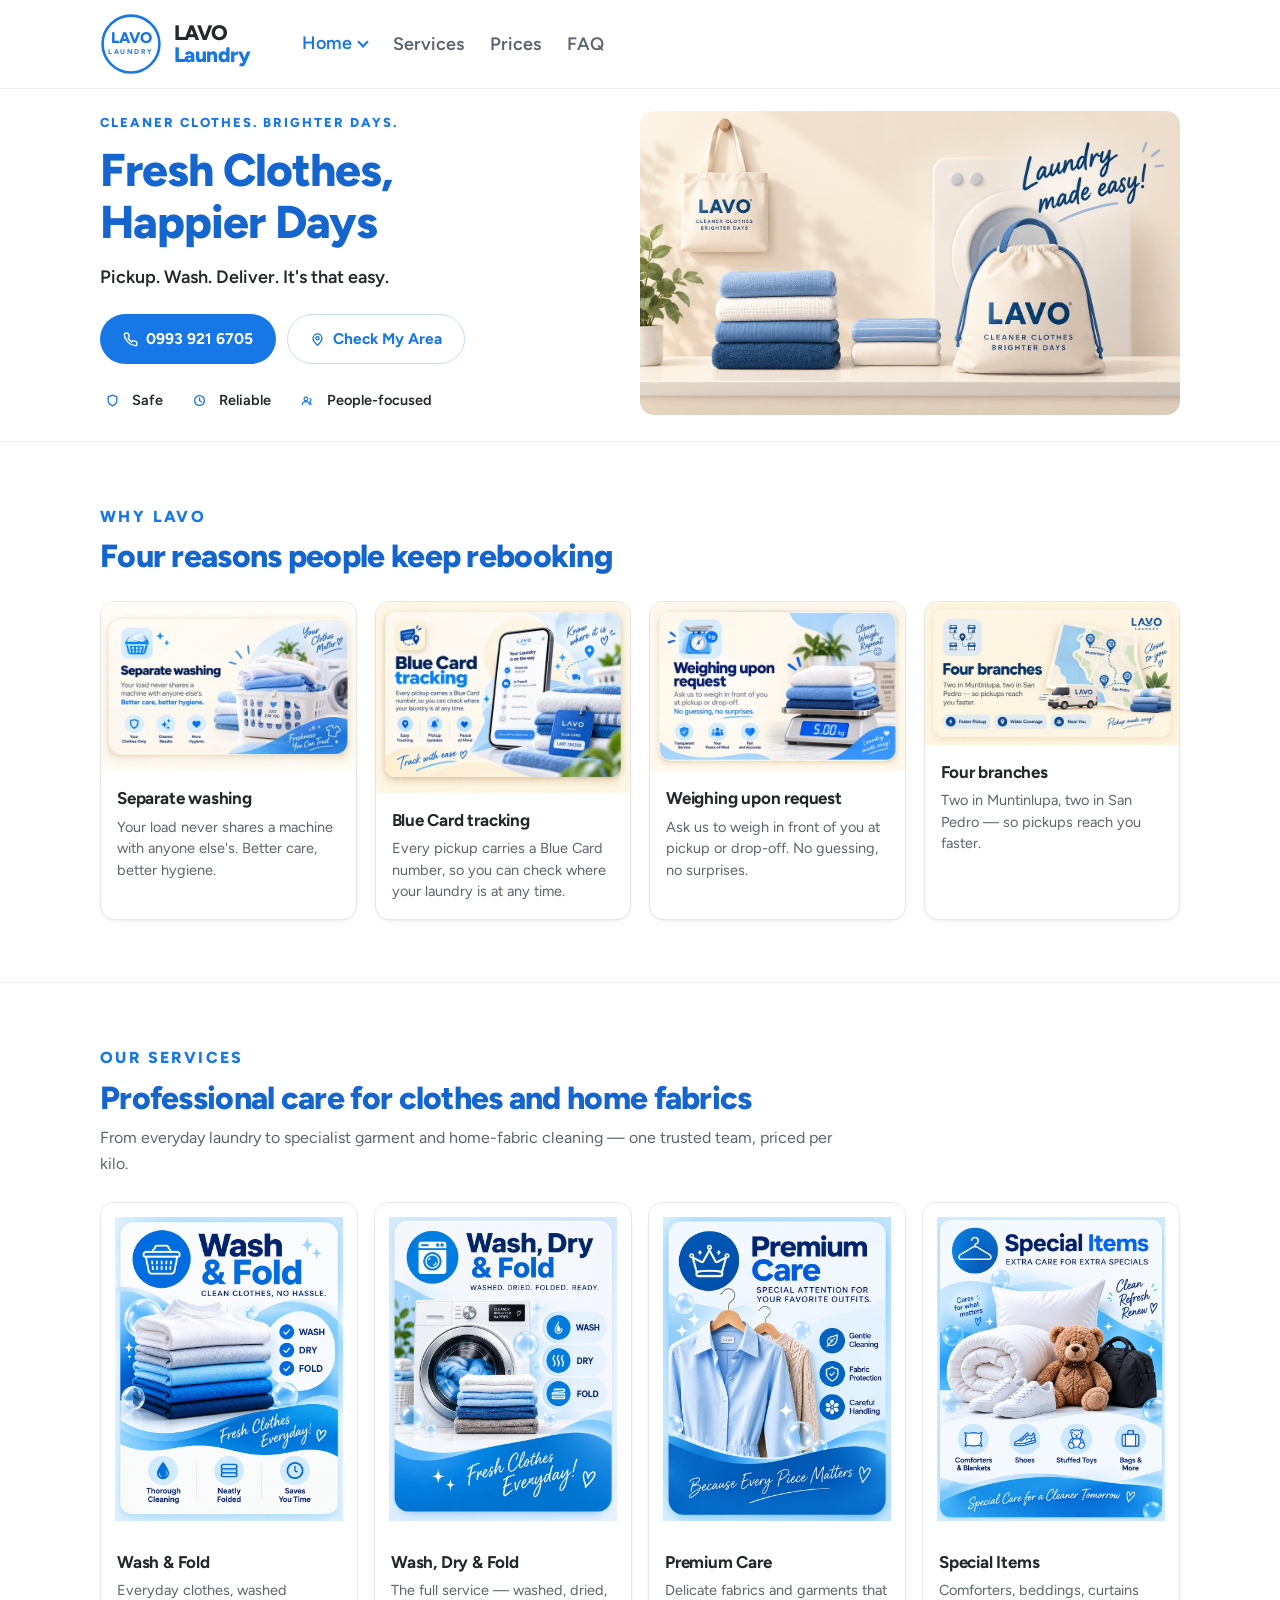
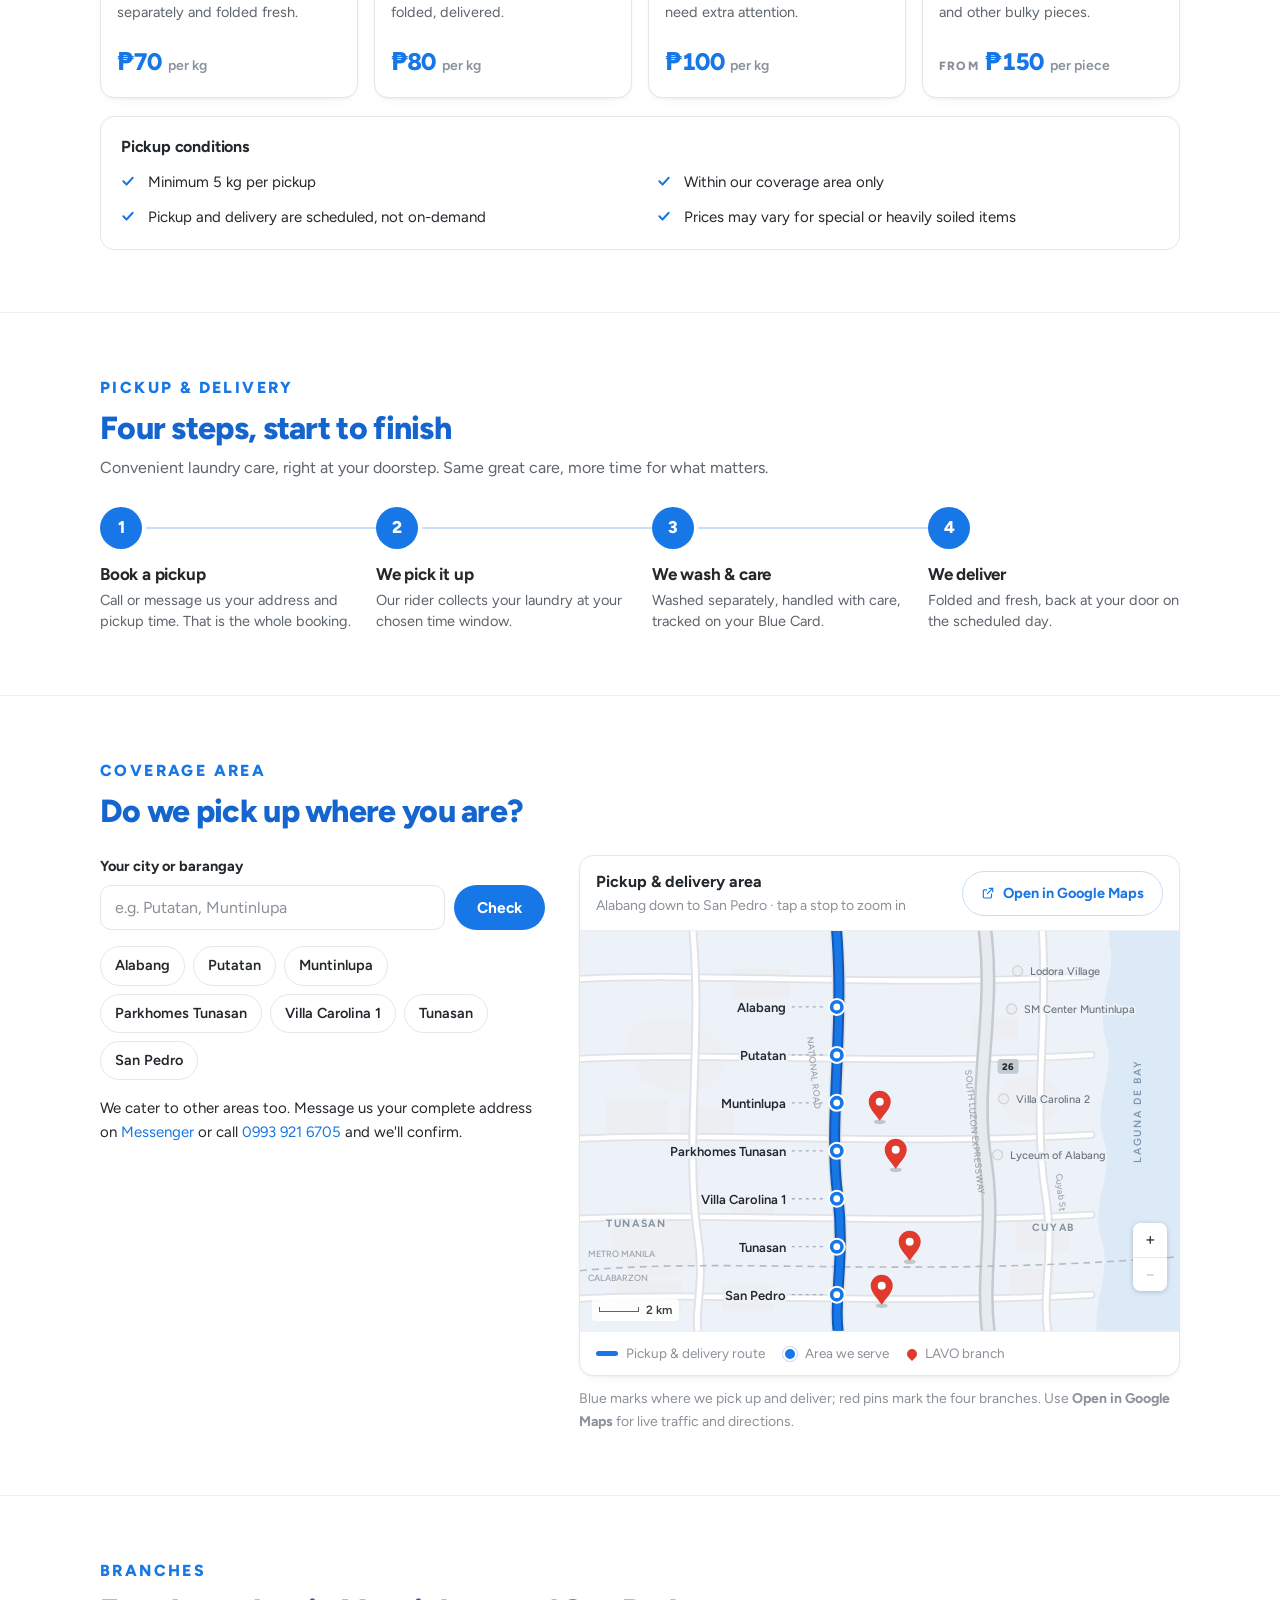
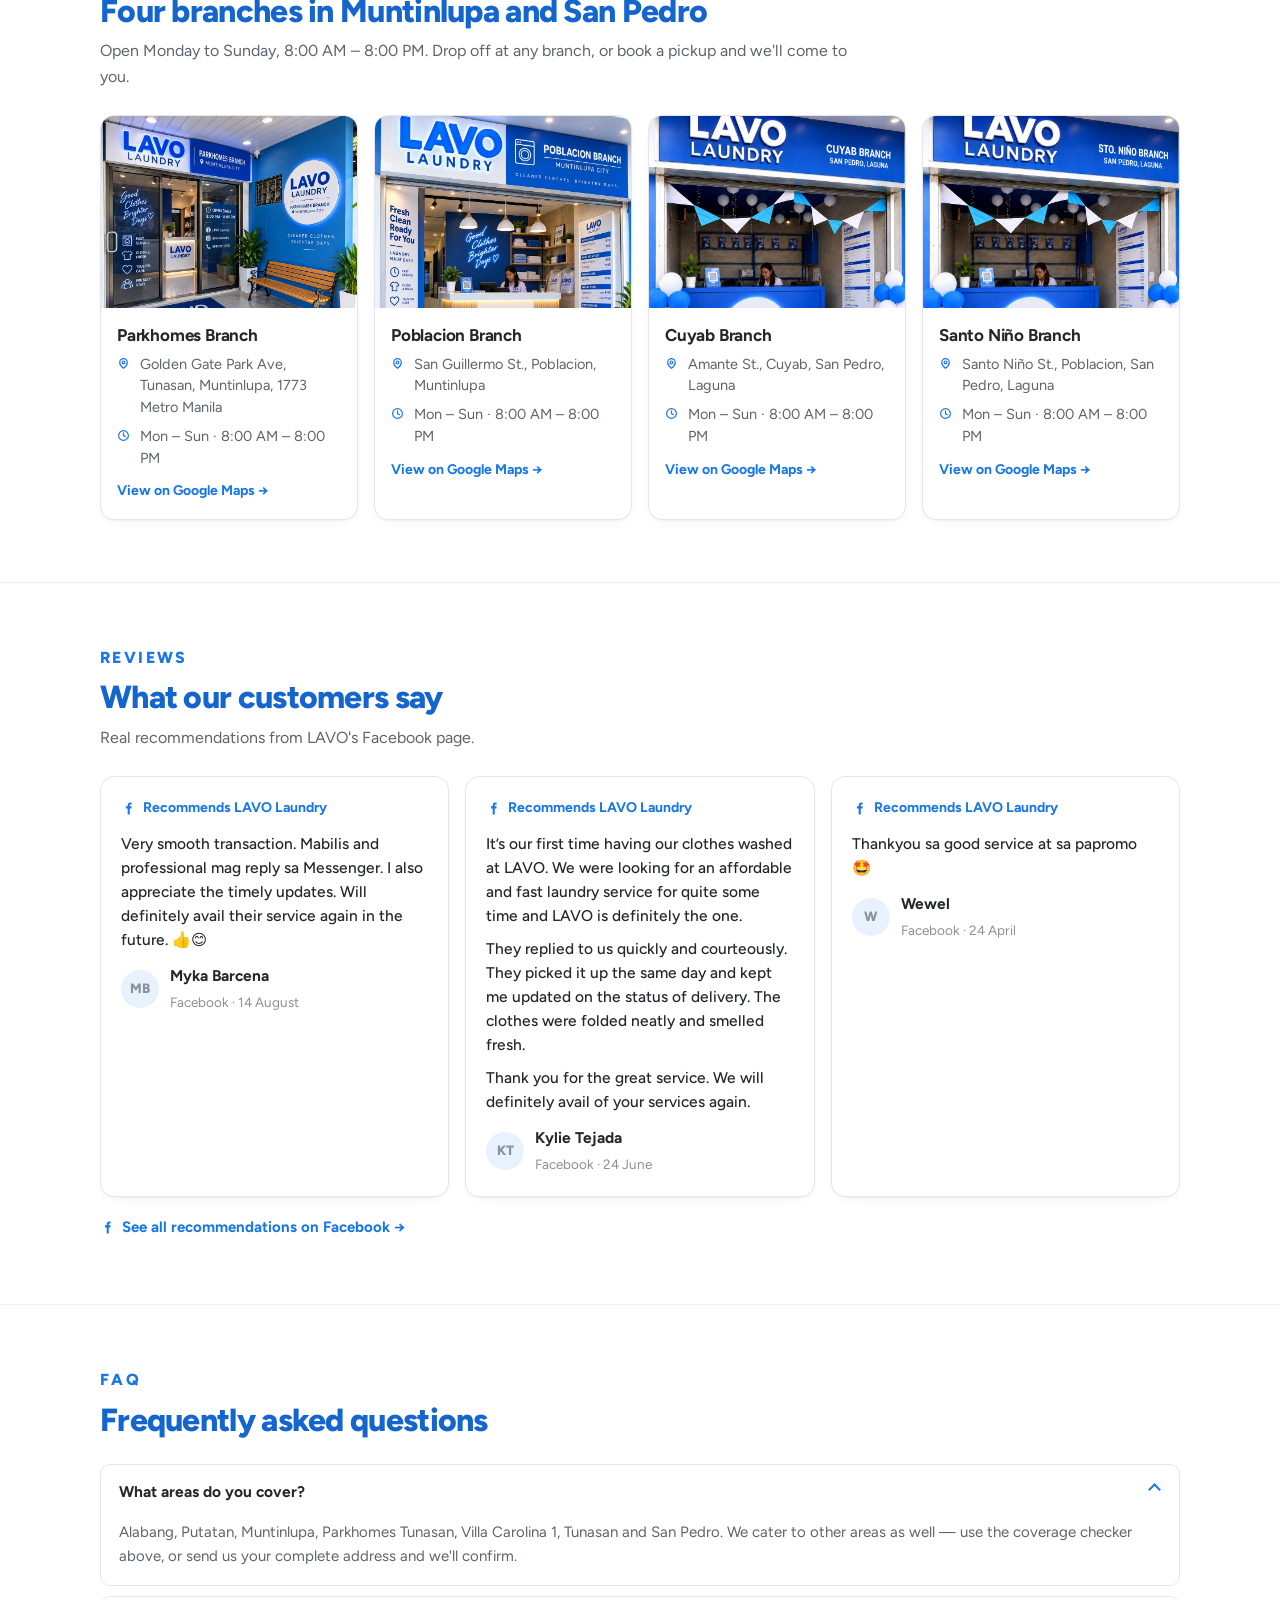
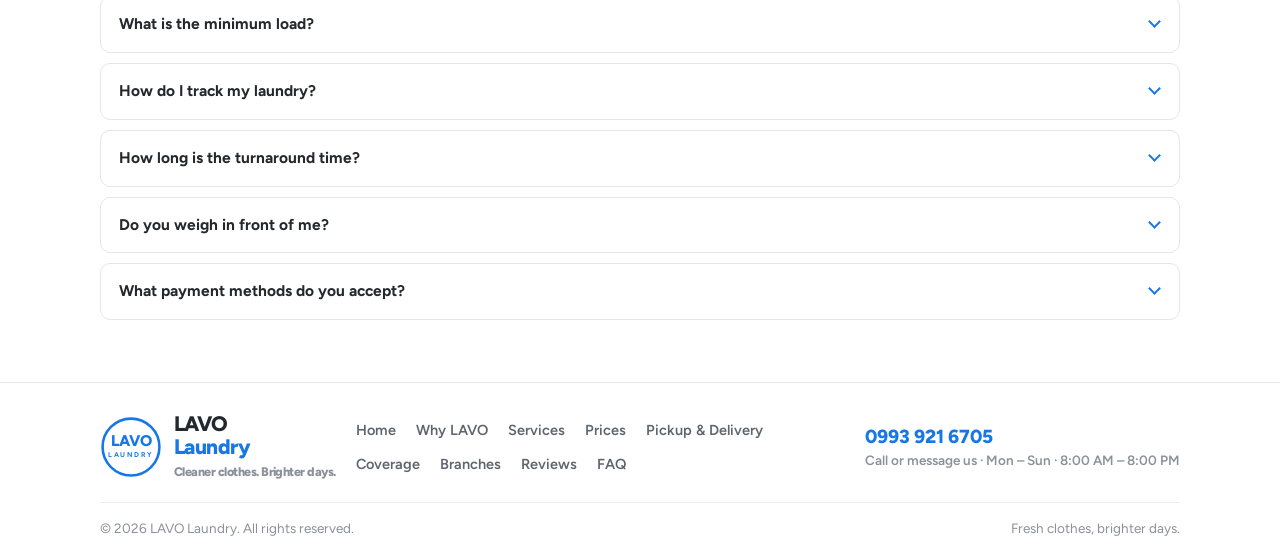
==== docs/index.html @ 0ea70d15 "LAVO Laundry landing page (Django + static build for GitHub Pages)" ====
<!DOCTYPE html>
<html lang="en-PH">
<head>
<meta charset="utf-8">
<meta name="viewport" content="width=device-width, initial-scale=1, viewport-fit=cover">
<title>LAVO Laundry &mdash; Pickup &amp; Delivery in Muntinlupa and San Pedro</title>
<meta name="description" content="LAVO Laundry picks up, washes and delivers across Alabang, Putatan, Muntinlupa, Tunasan and San Pedro. Wash &amp; fold from &#8369;70 per kilo, four branches, Blue Card tracking. Call 0993 921 6705.">
<link rel="canonical" href="https://example.github.io/lavo-landing/">
<meta name="theme-color" content="#1877E6">

<meta property="og:type" content="website">
<meta property="og:site_name" content="LAVO Laundry">
<meta property="og:title" content="LAVO Laundry &mdash; Pickup &amp; Delivery in Muntinlupa and San Pedro">
<meta property="og:description" content="Book a pickup, we wash your load separately and bring it back folded. Four branches across Muntinlupa and San Pedro.">
<meta property="og:url" content="https://example.github.io/lavo-landing/">
<meta property="og:image" content="https://example.github.io/lavo-landing/static/landing/img/hero.jpg">
<meta property="og:image:width" content="1400">
<meta property="og:image:height" content="787">
<meta name="twitter:card" content="summary_large_image">

<link rel="icon" href="data:image/svg+xml,<svg xmlns='http://www.w3.org/2000/svg' viewBox='0 0 48 48'><circle cx='24' cy='24' r='22' fill='none' stroke='%231877E6' stroke-width='4'/><text x='24' y='30' text-anchor='middle' font-family='sans-serif' font-size='16' font-weight='800' fill='%231877E6'>L</text></svg>">

<link rel="preconnect" href="https://fonts.googleapis.com">
<link rel="preconnect" href="https://fonts.gstatic.com" crossorigin>
<link rel="stylesheet" href="https://fonts.googleapis.com/css2?family=Figtree:wght@400;500;600;700;800&family=Caveat:wght@700&display=swap">
<link rel="stylesheet" href="static/landing/css/site.css">

<script type="application/ld+json">{"@context": "https://schema.org", "@graph": [{"@type": "DryCleaningOrLaundry", "@id": "https://example.github.io/lavo-landing/#branch-1", "name": "LAVO Laundry — Parkhomes Branch", "url": "https://example.github.io/lavo-landing", "telephone": "+639939216705", "image": "https://example.github.io/lavo-landing/static/landing/img/parkhomes.jpg", "address": {"@type": "PostalAddress", "streetAddress": "Golden Gate Park Ave", "addressLocality": "Tunasan, Muntinlupa", "addressRegion": "Metro Manila", "addressCountry": "PH", "postalCode": "1773"}, "openingHoursSpecification": [{"@type": "OpeningHoursSpecification", "dayOfWeek": ["Monday", "Tuesday", "Wednesday", "Thursday", "Friday", "Saturday", "Sunday"], "opens": "08:00", "closes": "20:00"}], "areaServed": ["Alabang", "Putatan", "Muntinlupa", "Parkhomes Tunasan", "Villa Carolina 1", "Tunasan", "San Pedro"], "hasMap": "https://www.google.com/maps?cid=3599832990173072245", "geo": {"@type": "GeoCoordinates", "latitude": 14.3753656, "longitude": 121.0469753}}, {"@type": "DryCleaningOrLaundry", "@id": "https://example.github.io/lavo-landing/#branch-2", "name": "LAVO Laundry — Poblacion Branch", "url": "https://example.github.io/lavo-landing", "telephone": "+639939216705", "image": "https://example.github.io/lavo-landing/static/landing/img/poblacion.jpg", "address": {"@type": "PostalAddress", "streetAddress": "San Guillermo St.", "addressLocality": "Poblacion, Muntinlupa", "addressRegion": "Metro Manila", "addressCountry": "PH"}, "openingHoursSpecification": [{"@type": "OpeningHoursSpecification", "dayOfWeek": ["Monday", "Tuesday", "Wednesday", "Thursday", "Friday", "Saturday", "Sunday"], "opens": "08:00", "closes": "20:00"}], "areaServed": ["Alabang", "Putatan", "Muntinlupa", "Parkhomes Tunasan", "Villa Carolina 1", "Tunasan", "San Pedro"], "hasMap": "https://www.google.com/maps/search/?api=1&query=LAVO+Laundry+-+San+Guillermo"}, {"@type": "DryCleaningOrLaundry", "@id": "https://example.github.io/lavo-landing/#branch-3", "name": "LAVO Laundry — Cuyab Branch", "url": "https://example.github.io/lavo-landing", "telephone": "+639939216705", "image": "https://example.github.io/lavo-landing/static/landing/img/cuyab.jpg", "address": {"@type": "PostalAddress", "streetAddress": "Amante St.", "addressLocality": "Cuyab, San Pedro", "addressRegion": "Laguna", "addressCountry": "PH"}, "openingHoursSpecification": [{"@type": "OpeningHoursSpecification", "dayOfWeek": ["Monday", "Tuesday", "Wednesday", "Thursday", "Friday", "Saturday", "Sunday"], "opens": "08:00", "closes": "20:00"}], "areaServed": ["Alabang", "Putatan", "Muntinlupa", "Parkhomes Tunasan", "Villa Carolina 1", "Tunasan", "San Pedro"], "hasMap": "https://www.google.com/maps/search/?api=1&query=LAVO+Laundry+-+Cuyab"}, {"@type": "DryCleaningOrLaundry", "@id": "https://example.github.io/lavo-landing/#branch-4", "name": "LAVO Laundry — Santo Niño Branch", "url": "https://example.github.io/lavo-landing", "telephone": "+639939216705", "image": "https://example.github.io/lavo-landing/static/landing/img/santonino.jpg", "address": {"@type": "PostalAddress", "streetAddress": "Santo Niño St.", "addressLocality": "Poblacion, San Pedro", "addressRegion": "Laguna", "addressCountry": "PH"}, "openingHoursSpecification": [{"@type": "OpeningHoursSpecification", "dayOfWeek": ["Monday", "Tuesday", "Wednesday", "Thursday", "Friday", "Saturday", "Sunday"], "opens": "08:00", "closes": "20:00"}], "areaServed": ["Alabang", "Putatan", "Muntinlupa", "Parkhomes Tunasan", "Villa Carolina 1", "Tunasan", "San Pedro"], "hasMap": "https://www.google.com/maps/search/?api=1&query=LAVO+Laundry+-+Cuyab"}]}</script>


</head>
<body>



<header class="site-head">
  <div class="wrap">
    <div class="head-row">
      <a href="#top" class="brand" aria-label="LAVO Laundry, home">
        <svg class="mark" viewBox="0 0 48 48" fill="none" aria-hidden="true">
          <circle cx="24" cy="24" r="22" stroke="#1877E6" stroke-width="2"/>
          <text x="24" y="23" text-anchor="middle" font-family="Figtree, sans-serif" font-size="12" font-weight="800" fill="#1877E6">LAVO</text>
          <text x="24" y="32" text-anchor="middle" font-family="Figtree, sans-serif" font-size="5.4" font-weight="700" fill="#1877E6" letter-spacing="1.3">LAUNDRY</text>
        </svg>
        <span class="word">LAVO<span>Laundry</span></span>
      </a>
      <nav class="nav">
        <span class="navitem">
          <button class="navbtn" id="homeBtn" type="button" aria-expanded="false" aria-controls="homeMenu" aria-haspopup="true">Home <i class="caret" aria-hidden="true"></i></button>
          <div class="dropdown" id="homeMenu" hidden>
            <a href="#why">Why LAVO</a>
            <a href="#how">Pickup &amp; Delivery</a>
            <a href="#coverage">Coverage</a>
            <a href="#branches">Branches</a>
            <a href="#reviews">Reviews</a>
          </div>
        </span>
        <a href="#services">Services</a>
        <a href="#prices">Prices</a>
        <a href="#faq">FAQ</a>
      </nav>
      <button class="burger" id="burger" aria-expanded="false" aria-controls="drawer" aria-label="Open menu"><i></i></button>
    </div>
    <div class="drawer" id="drawer" hidden>
      <a href="#why">Why LAVO</a>
      <a href="#services">Services &amp; Prices</a>
      <a href="#how">Pickup &amp; Delivery</a>
      <a href="#coverage">Coverage Area</a>
      <a href="#branches">Branches</a>
      <a href="#reviews">Reviews</a>
      <a href="#faq">FAQ</a>
    </div>
  </div>
</header>

<main id="top">


<section class="hero">
  <div class="wrap hero-grid">
    <div>
      <p class="eyebrow">Cleaner clothes. Brighter days.</p>
      <h1>Fresh Clothes,<br>Happier Days</h1>
      <p class="hero-line">Pickup. Wash. Deliver. It's that easy.</p>
      <div class="hero-actions">
        <a href="tel:+639939216705" class="btn btn-primary">
          <svg width="15" height="15" viewBox="0 0 24 24" fill="none" stroke="currentColor" stroke-width="2.2" stroke-linecap="round" aria-hidden="true"><path d="M22 16.9v3a2 2 0 0 1-2.2 2 19.8 19.8 0 0 1-8.6-3.1 19.5 19.5 0 0 1-6-6A19.8 19.8 0 0 1 2.1 4.2 2 2 0 0 1 4.1 2h3a2 2 0 0 1 2 1.7c.1 1 .4 1.9.7 2.8a2 2 0 0 1-.5 2.1L8.1 9.9a16 16 0 0 0 6 6l1.3-1.3a2 2 0 0 1 2.1-.4c.9.3 1.8.6 2.8.7a2 2 0 0 1 1.7 2Z"/></svg>
          0993 921 6705
        </a>
        <a href="#coverage" class="btn btn-ghost">
          <svg width="15" height="15" viewBox="0 0 24 24" fill="none" stroke="currentColor" stroke-width="2.2" stroke-linecap="round" stroke-linejoin="round" aria-hidden="true"><path d="M12 21s7-5.5 7-11a7 7 0 1 0-14 0c0 5.5 7 11 7 11Z"/><circle cx="12" cy="10" r="2.6"/></svg>
          Check My Area
        </a>
      </div>
      <ul class="trust">
        <li><span class="ti"><svg width="13" height="13" viewBox="0 0 24 24" fill="none" stroke="currentColor" stroke-width="2.4" stroke-linecap="round" stroke-linejoin="round" aria-hidden="true"><path d="M12 22s8-3.6 8-10V5.4L12 2 4 5.4V12c0 6.4 8 10 8 10Z"/></svg></span> Safe</li>
        <li><span class="ti"><svg width="13" height="13" viewBox="0 0 24 24" fill="none" stroke="currentColor" stroke-width="2.4" stroke-linecap="round" stroke-linejoin="round" aria-hidden="true"><circle cx="12" cy="12" r="9"/><path d="M12 7v5.4l3.4 2"/></svg></span> Reliable</li>
        <li><span class="ti"><svg width="13" height="13" viewBox="0 0 24 24" fill="none" stroke="currentColor" stroke-width="2.2" stroke-linecap="round" stroke-linejoin="round" aria-hidden="true"><circle cx="9" cy="9" r="3.4"/><path d="M2.5 19.5c0-3.3 2.9-5.5 6.5-5.5s6.5 2.2 6.5 5.5"/><path d="M16.5 8.2a3 3 0 0 1 0 5.6M18.5 19.5c0-2-.8-3.6-2-4.7"/></svg></span> People-focused</li>
      </ul>
    </div>

    <div class="hero-art">
      <img src="static/landing/img/hero.jpg" width="1400" height="787" fetchpriority="high" decoding="async"
           alt="LAVO branded laundry bag and tote beside folded blue and white towels, in front of a washing machine &mdash; Laundry made easy!">
    </div>
  </div>
</section>


<section id="why" class="sect alt">
  <div class="wrap">
    <div class="head">
      <p class="eyebrow">Why LAVO</p>
      <h2>Four reasons people keep rebooking</h2>
    </div>
    <div class="why-grid">
      
      <article class="card">
        <img class="shot banner" src="static/landing/img/why-separate-sm.jpg" alt="Separate washing — your load never shares a machine with anyone else&#x27;s" width="600" height="400" loading="lazy" decoding="async">
        <div class="card-body">
          <h3>Separate washing</h3>
          <p>Your load never shares a machine with anyone else&#x27;s. Better care, better hygiene.</p>
        </div>
      </article>
      
      <article class="card">
        <img class="shot banner" src="static/landing/img/why-bluecard-sm.jpg" alt="Blue Card tracking — check where your laundry is at any time" width="600" height="450" loading="lazy" decoding="async">
        <div class="card-body">
          <h3>Blue Card tracking</h3>
          <p>Every pickup carries a Blue Card number, so you can check where your laundry is at any time.</p>
        </div>
      </article>
      
      <article class="card">
        <img class="shot banner" src="static/landing/img/why-weighing-sm.jpg" alt="Weighing upon request — we weigh in front of you at pickup or drop-off" width="600" height="400" loading="lazy" decoding="async">
        <div class="card-body">
          <h3>Weighing upon request</h3>
          <p>Ask us to weigh in front of you at pickup or drop-off. No guessing, no surprises.</p>
        </div>
      </article>
      
      <article class="card">
        <img class="shot banner" src="static/landing/img/why-branches-sm.jpg" alt="Four branches — two in Muntinlupa, two in San Pedro" width="600" height="337" loading="lazy" decoding="async">
        <div class="card-body">
          <h3>Four branches</h3>
          <p>Two in Muntinlupa, two in San Pedro — so pickups reach you faster.</p>
        </div>
      </article>
      
    </div>
  </div>
</section>


<section id="services" class="sect">
  <div class="wrap">
    <div class="head">
      <p class="eyebrow">Our Services</p>
      <h2>Professional care for clothes and home fabrics</h2>
      <p>From everyday laundry to specialist garment and home-fabric cleaning &mdash; one trusted team, priced per kilo.</p>
    </div>
    <div class="svc-grid" id="prices">
      
      <article class="card">
        <img class="shot poster" src="static/landing/img/svc-wash-fold.jpg" alt="LAVO Wash &amp; Fold service — clean clothes, no hassle" width="760" height="1013" loading="lazy" decoding="async">
        <div class="card-body">
          <h3>Wash &amp; Fold</h3>
          <p>Everyday clothes, washed separately and folded fresh.</p>
          <div class="price"><b>&#8369;70</b><span>per kg</span></div>
        </div>
      </article>
      
      <article class="card">
        <img class="shot poster" src="static/landing/img/svc-wash-dry-fold.jpg" alt="LAVO Wash, Dry &amp; Fold service — washed, dried, folded, ready" width="760" height="1013" loading="lazy" decoding="async">
        <div class="card-body">
          <h3>Wash, Dry &amp; Fold</h3>
          <p>The full service — washed, dried, folded, delivered.</p>
          <div class="price"><b>&#8369;80</b><span>per kg</span></div>
        </div>
      </article>
      
      <article class="card">
        <img class="shot poster" src="static/landing/img/svc-premium-care.jpg" alt="LAVO Premium Care service — special attention for your favourite outfits" width="760" height="1013" loading="lazy" decoding="async">
        <div class="card-body">
          <h3>Premium Care</h3>
          <p>Delicate fabrics and garments that need extra attention.</p>
          <div class="price"><b>&#8369;100</b><span>per kg</span></div>
        </div>
      </article>
      
      <article class="card">
        <img class="shot poster" src="static/landing/img/svc-special-items.jpg" alt="LAVO Special Items service — extra care for comforters, shoes, stuffed toys and bags" width="760" height="1013" loading="lazy" decoding="async">
        <div class="card-body">
          <h3>Special Items</h3>
          <p>Comforters, beddings, curtains and other bulky pieces.</p>
          <div class="price"><em>From</em><b>&#8369;150</b><span>per piece</span></div>
        </div>
      </article>
      
    </div>

    <div class="cond">
      <h3>Pickup conditions</h3>
      <ul>
        
        <li><svg width="14" height="14" viewBox="0 0 24 24" fill="none" stroke="currentColor" stroke-width="3.4" stroke-linecap="round" stroke-linejoin="round" aria-hidden="true"><path d="M4 12.5 9.5 18 20 6.5"/></svg> Minimum 5 kg per pickup</li>
        
        <li><svg width="14" height="14" viewBox="0 0 24 24" fill="none" stroke="currentColor" stroke-width="3.4" stroke-linecap="round" stroke-linejoin="round" aria-hidden="true"><path d="M4 12.5 9.5 18 20 6.5"/></svg> Within our coverage area only</li>
        
        <li><svg width="14" height="14" viewBox="0 0 24 24" fill="none" stroke="currentColor" stroke-width="3.4" stroke-linecap="round" stroke-linejoin="round" aria-hidden="true"><path d="M4 12.5 9.5 18 20 6.5"/></svg> Pickup and delivery are scheduled, not on-demand</li>
        
        <li><svg width="14" height="14" viewBox="0 0 24 24" fill="none" stroke="currentColor" stroke-width="3.4" stroke-linecap="round" stroke-linejoin="round" aria-hidden="true"><path d="M4 12.5 9.5 18 20 6.5"/></svg> Prices may vary for special or heavily soiled items</li>
        
      </ul>
    </div>
  </div>
</section>


<section id="how" class="sect alt">
  <div class="wrap">
    <div class="head">
      <p class="eyebrow">Pickup &amp; Delivery</p>
      <h2>Four steps, start to finish</h2>
      <p>Convenient laundry care, right at your doorstep. Same great care, more time for what matters.</p>
    </div>
    <ol class="steps">
      
      <li class="step"><div class="step-n">1</div><div><h3>Book a pickup</h3><p>Call or message us your address and pickup time. That is the whole booking.</p></div></li>
      
      <li class="step"><div class="step-n">2</div><div><h3>We pick it up</h3><p>Our rider collects your laundry at your chosen time window.</p></div></li>
      
      <li class="step"><div class="step-n">3</div><div><h3>We wash &amp; care</h3><p>Washed separately, handled with care, tracked on your Blue Card.</p></div></li>
      
      <li class="step"><div class="step-n">4</div><div><h3>We deliver</h3><p>Folded and fresh, back at your door on the scheduled day.</p></div></li>
      
    </ol>
  </div>
</section>


<section id="coverage" class="sect">
  <div class="wrap">
    <div class="head">
      <p class="eyebrow">Coverage Area</p>
      <h2>Do we pick up where you are?</h2>
    </div>
    <div class="cov-grid">
      <div>
        <form id="coverForm" novalidate>
          <label class="fieldlabel" for="areaInput">Your city or barangay</label>
          <div class="finder">
            <input id="areaInput" type="text" placeholder="e.g. Putatan, Muntinlupa" autocomplete="address-level3">
            <button class="btn btn-primary" type="submit">Check</button>
          </div>
        </form>
        <ul class="chips">
          <li>Alabang</li><li>Putatan</li><li>Muntinlupa</li><li>Parkhomes Tunasan</li><li>Villa Carolina 1</li><li>Tunasan</li><li>San Pedro</li>
        </ul>
        <p class="cover-msg" id="coverMsg">We cater to other areas too. Message us your complete address on <a href="https://m.me/lavolaundry" rel="noopener">Messenger</a> or call <a href="tel:+639939216705">0993 921 6705</a> and we'll confirm.</p>
      </div>

      <div>
        <div class="mapcard">
          <div class="mapbar">
            <div>
              <p class="mapttl">Pickup &amp; delivery area</p>
              <p class="mapsub">Alabang down to San Pedro &middot; tap a stop to zoom in</p>
            </div>
            <a class="btn btn-ghost btn-sm" id="gmapsBtn" href="https://www.google.com/maps/search/?api=1&amp;query=Muntinlupa+City" target="_blank" rel="noopener">
              <svg width="14" height="14" viewBox="0 0 24 24" fill="none" stroke="currentColor" stroke-width="2" stroke-linecap="round" stroke-linejoin="round" aria-hidden="true"><path d="M14 4h6v6"/><path d="M20 4 11 13"/><path d="M18 14v5a1.5 1.5 0 0 1-1.5 1.5h-11A1.5 1.5 0 0 1 4 19V8a1.5 1.5 0 0 1 1.5-1.5H10"/></svg>
              Open in Google Maps
            </a>
          </div>
          <div class="mapstage">
            <svg class="covmap" id="covmap" viewBox="0 0 600 400" role="img" aria-label="Map of the LAVO pickup and delivery area along the National Road from Alabang south to San Pedro, Laguna, with the four LAVO branches marked">
              <defs><clipPath id="mclip"><rect x="0" y="0" width="600" height="400"/></clipPath></defs>
              <g clip-path="url(#mclip)">
                <rect class="land" x="-200" y="-200" width="1000" height="800"/>
                <path class="water" d="M600 -20 L600 420 L520 420 C 508 376, 534 344, 522 308 C 510 272, 536 242, 524 208 C 512 172, 538 142, 526 108 C 516 74, 538 40, 530 14 L528 -20 Z"/>
                <path class="park" d="M52 96 C 88 78, 130 90, 142 118 C 154 146, 124 168, 90 161 C 56 154, 36 122, 52 96 Z"/>
                <path class="park" d="M40 284 C 72 268, 112 280, 118 308 C 124 336, 92 354, 64 346 C 36 338, 22 304, 40 284 Z"/>
                <path class="park" d="M432 148 C 460 138, 484 154, 480 174 C 476 194, 446 202, 430 186 C 416 172, 418 156, 432 148 Z"/>
                <rect class="blk" x="26" y="168" width="62" height="34" rx="3"/>
                <rect class="blk" x="100" y="176" width="54" height="28" rx="3"/>
                <rect class="blk" x="152" y="38" width="58" height="30" rx="3"/>
                <rect class="blk" x="36" y="350" width="66" height="30" rx="3"/>
                <rect class="blk" x="142" y="354" width="52" height="26" rx="3"/>
                <rect class="blk" x="392" y="86" width="46" height="22" rx="3"/>
                <rect class="blk" x="60" y="130" width="40" height="20" rx="3"/>
                <rect class="blk" x="436" y="290" width="54" height="30" rx="3"/>
                <rect class="blk" x="430" y="338" width="44" height="24" rx="3"/>
                <rect class="blk" x="150" y="266" width="44" height="22" rx="3"/>
                <path class="rd-case" stroke-width="8" d="M0 48 C 130 41, 320 57, 512 45"/>
                <path class="rd-case" stroke-width="8" d="M0 128 C 140 121, 330 135, 512 124"/>
                <path class="rd-case" stroke-width="8" d="M0 208 C 120 201, 330 215, 512 204"/>
                <path class="rd-case" stroke-width="8" d="M0 288 C 140 281, 320 295, 512 284"/>
                <path class="rd-case" stroke-width="8" d="M0 368 C 130 361, 330 375, 512 364"/>
                <path class="rd" stroke-width="4.5" d="M0 48 C 130 41, 320 57, 512 45"/>
                <path class="rd" stroke-width="4.5" d="M0 128 C 140 121, 330 135, 512 124"/>
                <path class="rd" stroke-width="4.5" d="M0 208 C 120 201, 330 215, 512 204"/>
                <path class="rd" stroke-width="4.5" d="M0 288 C 140 281, 320 295, 512 284"/>
                <path class="rd" stroke-width="4.5" d="M0 368 C 130 361, 330 375, 512 364"/>
                <path class="rd-case" stroke-width="9" d="M112 -10 C 124 102, 104 212, 118 306 C 126 358, 112 382, 120 410"/>
                <path class="rd" stroke-width="5" d="M112 -10 C 124 102, 104 212, 118 306 C 126 358, 112 382, 120 410"/>
                <path class="rd-case" stroke-width="9" d="M462 -10 C 470 85, 452 180, 466 264 C 476 328, 460 366, 470 410"/>
                <path class="rd" stroke-width="5" d="M462 -10 C 470 85, 452 180, 466 264 C 476 328, 460 366, 470 410"/>
                <path class="rd-case" stroke-width="14" d="M256 -10 C 266 95, 248 190, 258 265 C 266 330, 252 375, 260 410"/>
                <path class="rd" stroke-width="10" d="M256 -10 C 266 95, 248 190, 258 265 C 266 330, 252 375, 260 410"/>
                <path class="hw-case" stroke-width="15" d="M404 -10 C 418 78, 392 155, 406 232 C 416 298, 400 350, 410 410"/>
                <path class="hw" stroke-width="10" d="M404 -10 C 418 78, 392 155, 406 232 C 416 298, 400 350, 410 410"/>
                <path class="bdy" d="M0 340 C 150 326, 330 348, 600 326"/>
                <text class="wlbl" transform="translate(562 180) rotate(-90)" text-anchor="middle">LAGUNA DE BAY</text>
                <g><rect class="shield" x="418" y="128" width="21" height="15" rx="3"/><text class="shield-t" x="428.5" y="139" text-anchor="middle">26</text></g>
                <text class="slbl" transform="translate(392 202) rotate(84)" text-anchor="middle">SOUTH LUZON EXPRESSWAY</text>
                <text class="slbl" transform="translate(231 142) rotate(84)" text-anchor="middle">NATIONAL ROAD</text>
                <text class="slbl" transform="translate(478 262) rotate(84)" text-anchor="middle">Cuyab St</text>
                <text class="slbl" x="8" y="326">METRO MANILA</text>
                <text class="slbl" x="8" y="350">CALABARZON</text>
                <circle class="poi" cx="438" cy="40" r="5"/><text class="plbl" x="450" y="44">Lodora Village</text>
                <circle class="poi" cx="432" cy="78" r="5"/><text class="plbl" x="444" y="82">SM Center Muntinlupa</text>
                <circle class="poi" cx="424" cy="168" r="5"/><text class="plbl" x="436" y="172">Villa Carolina 2</text>
                <circle class="poi" cx="418" cy="224" r="5"/><text class="plbl" x="430" y="228">Lyceum of Alabang</text>
                <text class="clbl" x="26" y="296">TUNASAN</text>
                <text class="clbl" x="452" y="300">CUYAB</text>
                <path class="route-case" d="M256 -10 C 266 95, 248 190, 258 265 C 266 330, 252 375, 260 410"/>
                <path class="route" d="M256 -10 C 266 95, 248 190, 258 265 C 266 330, 252 375, 260 410"/>
                <g class="bpin" transform="translate(300,190)"><title>Poblacion Branch — San Guillermo St.</title><ellipse class="pin-sh" cx="0" cy="1" rx="6" ry="2.4"/><path class="pin-body" d="M0 0 C -5.5 -8 -11 -12.5 -11 -19 A11 11 0 1 1 11 -19 C 11 -12.5 5.5 -8 0 0 Z"/><circle class="pin-dot" cx="0" cy="-19" r="4"/></g>
                <g class="bpin" transform="translate(316,238)"><title>Parkhomes Branch — Golden Gate Park Ave</title><ellipse class="pin-sh" cx="0" cy="1" rx="6" ry="2.4"/><path class="pin-body" d="M0 0 C -5.5 -8 -11 -12.5 -11 -19 A11 11 0 1 1 11 -19 C 11 -12.5 5.5 -8 0 0 Z"/><circle class="pin-dot" cx="0" cy="-19" r="4"/></g>
                <g class="bpin" transform="translate(330,330)"><title>Cuyab Branch — Amante St.</title><ellipse class="pin-sh" cx="0" cy="1" rx="6" ry="2.4"/><path class="pin-body" d="M0 0 C -5.5 -8 -11 -12.5 -11 -19 A11 11 0 1 1 11 -19 C 11 -12.5 5.5 -8 0 0 Z"/><circle class="pin-dot" cx="0" cy="-19" r="4"/></g>
                <g class="bpin" transform="translate(302,374)"><title>Santo Niño Branch — Santo Niño St.</title><ellipse class="pin-sh" cx="0" cy="1" rx="6" ry="2.4"/><path class="pin-body" d="M0 0 C -5.5 -8 -11 -12.5 -11 -19 A11 11 0 1 1 11 -19 C 11 -12.5 5.5 -8 0 0 Z"/><circle class="pin-dot" cx="0" cy="-19" r="4"/></g>
                <path class="lead" d="M212 76h34M212 124h34M212 172h34M212 220h34M212 268h34M212 316h34M212 364h34"/>
                <g class="marker" data-id="alabang" data-cx="257" data-cy="76" role="button" tabindex="0" aria-label="Alabang. Zoom the map here.">
                  <circle class="halo" cx="257" cy="76" r="19"/>
                  <circle class="stop" cx="257" cy="76" r="8"/>
                  <circle class="stop-core" cx="257" cy="76" r="3.4"/>
                  <text class="mlbl" x="206" y="81" text-anchor="end">Alabang</text>
                </g>
                <g class="marker" data-id="putatan" data-cx="257" data-cy="124" role="button" tabindex="0" aria-label="Putatan. Zoom the map here.">
                  <circle class="halo" cx="257" cy="124" r="19"/>
                  <circle class="stop" cx="257" cy="124" r="8"/>
                  <circle class="stop-core" cx="257" cy="124" r="3.4"/>
                  <text class="mlbl" x="206" y="129" text-anchor="end">Putatan</text>
                </g>
                <g class="marker" data-id="muntinlupa" data-cx="257" data-cy="172" role="button" tabindex="0" aria-label="Muntinlupa. Zoom the map here.">
                  <circle class="halo" cx="257" cy="172" r="19"/>
                  <circle class="stop" cx="257" cy="172" r="8"/>
                  <circle class="stop-core" cx="257" cy="172" r="3.4"/>
                  <text class="mlbl" x="206" y="177" text-anchor="end">Muntinlupa</text>
                </g>
                <g class="marker" data-id="parkhomes" data-cx="257" data-cy="220" role="button" tabindex="0" aria-label="Parkhomes Tunasan. Zoom the map here.">
                  <circle class="halo" cx="257" cy="220" r="19"/>
                  <circle class="stop" cx="257" cy="220" r="8"/>
                  <circle class="stop-core" cx="257" cy="220" r="3.4"/>
                  <text class="mlbl" x="206" y="225" text-anchor="end">Parkhomes Tunasan</text>
                </g>
                <g class="marker" data-id="villacarolina" data-cx="257" data-cy="268" role="button" tabindex="0" aria-label="Villa Carolina 1. Zoom the map here.">
                  <circle class="halo" cx="257" cy="268" r="19"/>
                  <circle class="stop" cx="257" cy="268" r="8"/>
                  <circle class="stop-core" cx="257" cy="268" r="3.4"/>
                  <text class="mlbl" x="206" y="273" text-anchor="end">Villa Carolina 1</text>
                </g>
                <g class="marker" data-id="tunasan" data-cx="257" data-cy="316" role="button" tabindex="0" aria-label="Tunasan. Zoom the map here.">
                  <circle class="halo" cx="257" cy="316" r="19"/>
                  <circle class="stop" cx="257" cy="316" r="8"/>
                  <circle class="stop-core" cx="257" cy="316" r="3.4"/>
                  <text class="mlbl" x="206" y="321" text-anchor="end">Tunasan</text>
                </g>
                <g class="marker" data-id="sanpedro" data-cx="257" data-cy="364" role="button" tabindex="0" aria-label="San Pedro. Zoom the map here.">
                  <circle class="halo" cx="257" cy="364" r="19"/>
                  <circle class="stop" cx="257" cy="364" r="8"/>
                  <circle class="stop-core" cx="257" cy="364" r="3.4"/>
                  <text class="mlbl" x="206" y="369" text-anchor="end">San Pedro</text>
                </g>
                
              </g>
            </svg>

            <div class="mapchrome">
              <div class="mzoom">
                <button type="button" id="zoomIn" aria-label="Zoom in">+</button>
                <button type="button" id="zoomOut" aria-label="Zoom out" disabled>&minus;</button>
              </div>
              <div class="mscale"><i></i> 2 km</div>
            </div>
          </div>
          <div class="maplegend">
            <span><i class="sw route"></i> Pickup &amp; delivery route</span>
            <span><i class="sw dot"></i> Area we serve</span>
            <span><i class="sw pin"></i> LAVO branch</span>
          </div>
        </div>
        <p class="mapnote">Blue marks where we pick up and deliver; red pins mark the four branches. Use <strong>Open in Google Maps</strong> for live traffic and directions.</p>
      </div>
    </div>
  </div>
</section>


<section id="branches" class="sect alt">
  <div class="wrap">
    <div class="head">
      <p class="eyebrow">Branches</p>
      <h2>Four branches in Muntinlupa and San Pedro</h2>
      <p>Open Monday to Sunday, 8:00 AM &ndash; 8:00 PM. Drop off at any branch, or book a pickup and we'll come to you.</p>
    </div>
    <div class="branch-grid">
      
      <article class="card">
        <img class="shot" src="static/landing/img/parkhomes.jpg" alt="LAVO Laundry Parkhomes Branch storefront" width="900" height="675" loading="lazy" decoding="async">
        <div class="card-body">
          <h3>Parkhomes Branch</h3>
          <p class="meta"><svg width="13" height="13" viewBox="0 0 24 24" fill="none" stroke="currentColor" stroke-width="2.2" stroke-linecap="round" stroke-linejoin="round" aria-hidden="true"><path d="M12 21s7-5.5 7-11a7 7 0 1 0-14 0c0 5.5 7 11 7 11Z"/><circle cx="12" cy="10" r="2.6"/></svg> Golden Gate Park Ave, Tunasan, Muntinlupa, 1773 Metro Manila</p>
          <p class="meta"><svg width="13" height="13" viewBox="0 0 24 24" fill="none" stroke="currentColor" stroke-width="2.2" stroke-linecap="round" aria-hidden="true"><circle cx="12" cy="12" r="9"/><path d="M12 7v5.2l3.4 2"/></svg> Mon – Sun · 8:00 AM – 8:00 PM</p>
          <a class="more" href="https://www.google.com/maps?cid=3599832990173072245" target="_blank" rel="noopener">View on Google Maps &rarr;</a>
        </div>
      </article>
      
      <article class="card">
        <img class="shot" src="static/landing/img/poblacion.jpg" alt="LAVO Laundry Poblacion Branch storefront" width="900" height="675" loading="lazy" decoding="async">
        <div class="card-body">
          <h3>Poblacion Branch</h3>
          <p class="meta"><svg width="13" height="13" viewBox="0 0 24 24" fill="none" stroke="currentColor" stroke-width="2.2" stroke-linecap="round" stroke-linejoin="round" aria-hidden="true"><path d="M12 21s7-5.5 7-11a7 7 0 1 0-14 0c0 5.5 7 11 7 11Z"/><circle cx="12" cy="10" r="2.6"/></svg> San Guillermo St., Poblacion, Muntinlupa</p>
          <p class="meta"><svg width="13" height="13" viewBox="0 0 24 24" fill="none" stroke="currentColor" stroke-width="2.2" stroke-linecap="round" aria-hidden="true"><circle cx="12" cy="12" r="9"/><path d="M12 7v5.2l3.4 2"/></svg> Mon – Sun · 8:00 AM – 8:00 PM</p>
          <a class="more" href="https://www.google.com/maps/search/?api=1&amp;query=LAVO+Laundry+-+San+Guillermo" target="_blank" rel="noopener">View on Google Maps &rarr;</a>
        </div>
      </article>
      
      <article class="card">
        <img class="shot" src="static/landing/img/cuyab.jpg" alt="LAVO Laundry Cuyab Branch storefront" width="900" height="675" loading="lazy" decoding="async">
        <div class="card-body">
          <h3>Cuyab Branch</h3>
          <p class="meta"><svg width="13" height="13" viewBox="0 0 24 24" fill="none" stroke="currentColor" stroke-width="2.2" stroke-linecap="round" stroke-linejoin="round" aria-hidden="true"><path d="M12 21s7-5.5 7-11a7 7 0 1 0-14 0c0 5.5 7 11 7 11Z"/><circle cx="12" cy="10" r="2.6"/></svg> Amante St., Cuyab, San Pedro, Laguna</p>
          <p class="meta"><svg width="13" height="13" viewBox="0 0 24 24" fill="none" stroke="currentColor" stroke-width="2.2" stroke-linecap="round" aria-hidden="true"><circle cx="12" cy="12" r="9"/><path d="M12 7v5.2l3.4 2"/></svg> Mon – Sun · 8:00 AM – 8:00 PM</p>
          <a class="more" href="https://www.google.com/maps/search/?api=1&amp;query=LAVO+Laundry+-+Cuyab" target="_blank" rel="noopener">View on Google Maps &rarr;</a>
        </div>
      </article>
      
      <article class="card">
        <img class="shot" src="static/landing/img/santonino.jpg" alt="LAVO Laundry Santo Niño Branch storefront" width="900" height="675" loading="lazy" decoding="async">
        <div class="card-body">
          <h3>Santo Niño Branch</h3>
          <p class="meta"><svg width="13" height="13" viewBox="0 0 24 24" fill="none" stroke="currentColor" stroke-width="2.2" stroke-linecap="round" stroke-linejoin="round" aria-hidden="true"><path d="M12 21s7-5.5 7-11a7 7 0 1 0-14 0c0 5.5 7 11 7 11Z"/><circle cx="12" cy="10" r="2.6"/></svg> Santo Niño St., Poblacion, San Pedro, Laguna</p>
          <p class="meta"><svg width="13" height="13" viewBox="0 0 24 24" fill="none" stroke="currentColor" stroke-width="2.2" stroke-linecap="round" aria-hidden="true"><circle cx="12" cy="12" r="9"/><path d="M12 7v5.2l3.4 2"/></svg> Mon – Sun · 8:00 AM – 8:00 PM</p>
          <a class="more" href="https://www.google.com/maps/search/?api=1&amp;query=LAVO+Laundry+-+Cuyab" target="_blank" rel="noopener">View on Google Maps &rarr;</a>
        </div>
      </article>
      
    </div>
  </div>
</section>


<section id="reviews" class="sect">
  <div class="wrap">
    <div class="head">
      <p class="eyebrow">Reviews</p>
      <h2>What our customers say</h2>
      <p>Real recommendations from LAVO's Facebook page.</p>
    </div>
    <div class="rev-grid">
      
      <article class="rev">
        <p class="recommends"><svg width="15" height="15" viewBox="0 0 24 24" fill="currentColor" aria-hidden="true"><path d="M14 8.5V6.8c0-.8.2-1.3 1.4-1.3H17V2.6c-.3 0-1.2-.1-2.3-.1-2.4 0-4 1.4-4 4.1v1.9H8V12h2.7v9.4H14V12h2.6l.4-3.5H14Z"/></svg> Recommends LAVO Laundry</p>
        <q><p>Very smooth transaction. Mabilis and professional mag reply sa Messenger. I also appreciate the timely updates. Will definitely avail their service again in the future. 👍😊</p></q>
        <div class="rev-who"><span class="avatar" aria-hidden="true">MB</span><div><b>Myka Barcena</b><span>Facebook &middot; 14 August</span></div></div>
      </article>
      
      <article class="rev">
        <p class="recommends"><svg width="15" height="15" viewBox="0 0 24 24" fill="currentColor" aria-hidden="true"><path d="M14 8.5V6.8c0-.8.2-1.3 1.4-1.3H17V2.6c-.3 0-1.2-.1-2.3-.1-2.4 0-4 1.4-4 4.1v1.9H8V12h2.7v9.4H14V12h2.6l.4-3.5H14Z"/></svg> Recommends LAVO Laundry</p>
        <q><p>It’s our first time having our clothes washed at LAVO. We were looking for an affordable and fast laundry service for quite some time and LAVO is definitely the one.</p><p>They replied to us quickly and courteously. They picked it up the same day and kept me updated on the status of delivery. The clothes were folded neatly and smelled fresh.</p><p>Thank you for the great service. We will definitely avail of your services again.</p></q>
        <div class="rev-who"><span class="avatar" aria-hidden="true">KT</span><div><b>Kylie Tejada</b><span>Facebook &middot; 24 June</span></div></div>
      </article>
      
      <article class="rev">
        <p class="recommends"><svg width="15" height="15" viewBox="0 0 24 24" fill="currentColor" aria-hidden="true"><path d="M14 8.5V6.8c0-.8.2-1.3 1.4-1.3H17V2.6c-.3 0-1.2-.1-2.3-.1-2.4 0-4 1.4-4 4.1v1.9H8V12h2.7v9.4H14V12h2.6l.4-3.5H14Z"/></svg> Recommends LAVO Laundry</p>
        <q><p>Thankyou sa good service at sa papromo 🤩</p></q>
        <div class="rev-who"><span class="avatar" aria-hidden="true">W</span><div><b>Wewel</b><span>Facebook &middot; 24 April</span></div></div>
      </article>
      
    </div>
    <a class="rev-more" href="https://www.facebook.com/lavolaundry/reviews" target="_blank" rel="noopener"><svg width="15" height="15" viewBox="0 0 24 24" fill="currentColor" aria-hidden="true"><path d="M14 8.5V6.8c0-.8.2-1.3 1.4-1.3H17V2.6c-.3 0-1.2-.1-2.3-.1-2.4 0-4 1.4-4 4.1v1.9H8V12h2.7v9.4H14V12h2.6l.4-3.5H14Z"/></svg> See all recommendations on Facebook &rarr;</a>
  </div>
</section>


<section id="faq" class="sect alt">
  <div class="wrap">
    <div class="head">
      <p class="eyebrow">FAQ</p>
      <h2>Frequently asked questions</h2>
    </div>
    <div class="faq">
      
      <details open>
        <summary>What areas do you cover?</summary>
        <div class="ans">Alabang, Putatan, Muntinlupa, Parkhomes Tunasan, Villa Carolina 1, Tunasan and San Pedro. We cater to other areas as well — use the coverage checker above, or send us your complete address and we&#x27;ll confirm.</div>
      </details>
      
      <details>
        <summary>What is the minimum load?</summary>
        <div class="ans">5 kg per pickup. Below that we can still take your items, but the 5 kg minimum rate applies.</div>
      </details>
      
      <details>
        <summary>How do I track my laundry?</summary>
        <div class="ans">Every pickup gets a Blue Card number, handed to you when our rider collects. Send it to us on Messenger or by call and we&#x27;ll tell you exactly which stage your load is in.</div>
      </details>
      
      <details>
        <summary>How long is the turnaround time?</summary>
        <div class="ans">Standard wash, dry and fold is returned within 24 to 48 hours of pickup. Premium Care and special items such as comforters may take up to 72 hours.</div>
      </details>
      
      <details>
        <summary>Do you weigh in front of me?</summary>
        <div class="ans">Yes, on request. Just tell the rider at pickup and we&#x27;ll weigh your load in front of you.</div>
      </details>
      
      <details>
        <summary>What payment methods do you accept?</summary>
        <div class="ans">Cash on delivery, GCash and Maya. Payment is settled when your laundry comes back.</div>
      </details>
      
    </div>
  </div>
</section>

</main>

<footer class="foot">
  <div class="wrap">
    <div class="foot-row">
      <a href="#top" class="brand" aria-label="LAVO Laundry, back to top">
        <svg class="mark" viewBox="0 0 48 48" fill="none" aria-hidden="true">
          <circle cx="24" cy="24" r="22" stroke="#1877E6" stroke-width="2"/>
          <text x="24" y="23" text-anchor="middle" font-family="Figtree, sans-serif" font-size="12" font-weight="800" fill="#1877E6">LAVO</text>
          <text x="24" y="32" text-anchor="middle" font-family="Figtree, sans-serif" font-size="5.4" font-weight="700" fill="#1877E6" letter-spacing="1.3">LAUNDRY</text>
        </svg>
        <span class="word">LAVO<span>Laundry</span><small class="tagline">Cleaner clothes. Brighter days.</small></span>
      </a>
      <ul class="foot-nav">
        <li><a href="#top">Home</a></li>
        <li><a href="#why">Why LAVO</a></li>
        <li><a href="#services">Services</a></li>
        <li><a href="#prices">Prices</a></li>
        <li><a href="#how">Pickup &amp; Delivery</a></li>
        <li><a href="#coverage">Coverage</a></li>
        <li><a href="#branches">Branches</a></li>
        <li><a href="#reviews">Reviews</a></li>
        <li><a href="#faq">FAQ</a></li>
      </ul>
      <div>
        <a class="foot-phone" href="tel:+639939216705">0993 921 6705
          <small>Call or message us &middot; Mon – Sun · 8:00 AM – 8:00 PM</small>
        </a>
      </div>
    </div>
    <div class="legal">
      <span>&copy; 2026 LAVO Laundry. All rights reserved.</span>
      <span>Fresh clothes, brighter days.</span>
    </div>
  </div>
</footer>

<script id="coverage-data" type="application/json">[{"id": "alabang", "label": "Alabang", "query": "Alabang, Muntinlupa City", "cx": 257, "cy": 76, "keys": ["alabang", "ayala alabang", "alabang hills", "new alabang", "susana heights", "cupang", "buli"]}, {"id": "putatan", "label": "Putatan", "query": "Putatan, Muntinlupa City", "cx": 257, "cy": 124, "keys": ["putatan", "bayanan"]}, {"id": "muntinlupa", "label": "Muntinlupa", "query": "Muntinlupa City", "cx": 257, "cy": 172, "keys": ["muntinlupa", "poblacion", "sucat"]}, {"id": "parkhomes", "label": "Parkhomes Tunasan", "query": "Parkhomes Tunasan, Muntinlupa City", "cx": 257, "cy": 220, "keys": ["parkhomes", "park homes", "golden gate"]}, {"id": "villacarolina", "label": "Villa Carolina 1", "query": "Villa Carolina, Tunasan, Muntinlupa City", "cx": 257, "cy": 268, "keys": ["villa carolina", "carolina"]}, {"id": "tunasan", "label": "Tunasan", "query": "Tunasan, Muntinlupa City", "cx": 257, "cy": 316, "keys": ["tunasan"]}, {"id": "sanpedro", "label": "San Pedro", "query": "San Pedro, Laguna", "cx": 257, "cy": 364, "keys": ["san pedro", "cuyab", "amante", "santo nino", "sto nino", "pacita", "landayan", "nueva", "riverside", "magsaysay"]}]</script>
<script src="static/landing/js/site.js" defer></script>
</body>
</html>
---- docs/static/landing/css/site.css ----
:root{
  --blue:#1877E6; --blue-deep:#1257B8; --blue-soft:#4B9AF5; --on-blue:#FFFFFF;
  --tint:#E8F2FE; --tint-2:#D6E8FC; --tint-line:#C7DEF8;
  --ink:#23282D; --head:#1565CF; --body:#5C646D; --soft:#8A9199;
  --line:#E4E6E9; --line-soft:#EDEFF2;
  --bg:#FFFFFF; --surface:#FFFFFF; --card:#FFFFFF;
    --shadow:0 1px 2px rgba(20,25,30,.04), 0 6px 18px -12px rgba(20,25,30,.14);
  --r:14px; --r-sm:10px;
  --ff:"Figtree","Segoe UI",system-ui,-apple-system,sans-serif;
  --fs:"Caveat","Segoe UI",cursive;
  color-scheme:light;
}
*{box-sizing:border-box}
[hidden]{display:none!important}
body{margin:0;background:var(--bg);color:var(--body);font-family:var(--ff);font-size:16px;line-height:1.6;-webkit-font-smoothing:antialiased}
h1,h2,h3,h4{font-family:var(--ff);margin:0;line-height:1.14;text-wrap:balance;letter-spacing:-.022em;font-weight:800;color:var(--head)}
h1{font-size:clamp(32px,5vw,46px)}
h2{font-size:clamp(23px,3.2vw,32px)}
h3{font-size:17px;font-weight:700;color:var(--ink);letter-spacing:-.012em;line-height:1.3}
p{margin:0}
a{color:var(--blue);text-decoration:none}
a:focus,button:focus,input:focus,summary:focus{outline:none}
a:focus-visible,button:focus-visible,input:focus-visible,summary:focus-visible{outline:2px solid var(--blue);outline-offset:2px;border-radius:6px}
img{max-width:100%}
.wrap{width:100%;max-width:1120px;margin-inline:auto;padding-inline:20px}
.sect{padding-block:clamp(40px,5.5vw,62px);border-top:1px solid var(--line-soft)}
.alt{background:var(--bg)}
.eyebrow{font-size:13px;font-weight:800;letter-spacing:.15em;text-transform:uppercase;color:var(--blue)}
.head{display:grid;gap:9px;margin-bottom:26px;max-width:760px}
.head p{font-size:16px}
.script{font-family:var(--fs);color:var(--blue);font-weight:700;line-height:1.05}

/* header */
.site-head{position:sticky;top:env(safe-area-inset-top,0px);z-index:60;background:var(--bg);border-bottom:1px solid var(--line-soft)}
.head-row{display:flex;align-items:center;gap:18px;min-height:88px}
.brand{display:flex;align-items:center;gap:12px}
.mark{width:62px;height:62px;flex:none}
.word{font-weight:800;font-size:21px;line-height:1.06;letter-spacing:-.025em;color:var(--ink)}
.word span{display:block;color:var(--blue)}
.nav{display:none;align-items:center;gap:26px;margin-left:34px;margin-right:auto}
.nav a{color:var(--body);font-size:18px;font-weight:600}
.nav a:hover,.nav a.on{color:var(--blue)}
.navitem{position:relative;display:flex;align-items:center}
.navbtn{display:inline-flex;align-items:center;gap:7px;background:none;border:0;padding:0;margin:0;font-family:var(--ff);font-size:18px;font-weight:600;color:var(--blue);cursor:pointer;line-height:1.4}
.navbtn .caret{width:8px;height:8px;border-right:2px solid currentColor;border-bottom:2px solid currentColor;transform:translateY(-2px) rotate(45deg);transition:transform .15s ease}
.navbtn[aria-expanded="true"] .caret{transform:translateY(1px) rotate(-135deg)}
.dropdown{position:absolute;top:calc(100% + 10px);left:-10px;min-width:235px;background:var(--card);border:1px solid var(--line);border-radius:12px;box-shadow:0 10px 30px -12px rgba(20,25,30,.28);padding:6px;display:grid;gap:2px;z-index:70}
.dropdown a{display:block;padding:11px 13px;border-radius:8px;font-size:16.5px;font-weight:600;color:var(--ink)}
.dropdown a:hover{background:var(--tint);color:var(--blue)}
.burger{margin-left:auto;display:grid;place-items:center;width:42px;height:42px;border:1px solid var(--line);border-radius:11px;background:var(--card);cursor:pointer;color:var(--ink);padding:0}
.burger i{display:block;width:17px;height:2px;background:currentColor;border-radius:2px;box-shadow:0 -5px 0 currentColor,0 5px 0 currentColor}
.drawer{border-top:1px solid var(--line-soft);padding-block:8px 18px;display:grid}
.drawer a{color:var(--ink);font-size:16px;font-weight:600;padding:11px 2px;border-bottom:1px solid var(--line-soft)}
@media(min-width:1020px){.nav{display:flex}.burger{display:none}.drawer{display:none!important}}

/* buttons */
.btn{display:inline-flex;align-items:center;justify-content:center;gap:8px;font-weight:700;font-size:15.5px;padding:12px 22px;border-radius:999px;border:1.5px solid transparent;cursor:pointer;transition:background .15s,border-color .15s,color .15s;text-align:center;font-family:var(--ff)}
.btn-primary{background:var(--blue);color:var(--on-blue)}
.btn-primary:hover{background:var(--blue-deep)}
.btn-ghost{background:var(--card);color:var(--blue);border-color:var(--tint-line)}
.btn-ghost:hover{border-color:var(--blue)}
.btn-sm{padding:10px 18px;font-size:14.5px}
.btn-block{width:100%}

/* hero */
.hero{background:var(--bg)}
.hero-grid{display:grid;gap:22px;padding-block:32px 34px;align-items:center}
.hero h1{margin-top:10px}
.hero-line{font-size:clamp(15px,1.8vw,18px);font-weight:600;color:var(--ink);margin-top:14px}
.hero-actions{display:flex;flex-wrap:wrap;gap:11px;margin-top:22px}
.trust{display:flex;flex-wrap:wrap;gap:10px 24px;margin:24px 0 0;padding:0;list-style:none}
.trust li{display:flex;align-items:center;gap:8px;font-size:14.5px;font-weight:600;color:var(--ink)}
.trust .ti{width:24px;height:24px;border-radius:50%;background:#fff;color:var(--blue);display:grid;place-items:center;flex:none}
.hero-art img{display:block;width:100%;height:auto;border-radius:var(--r)}
@media(min-width:900px){.hero-grid{grid-template-columns:1fr 1.06fr;gap:30px;padding-block:22px 26px}}

/* why */
.why-grid{display:grid;gap:14px;grid-template-columns:1fr}
.why{background:var(--card);border:1px solid var(--line);border-radius:var(--r);padding:20px;display:grid;gap:10px;align-content:start;box-shadow:var(--shadow)}
.why .ic{width:46px;height:46px;border-radius:12px;background:var(--tint);color:var(--blue);display:grid;place-items:center}
.why p{font-size:14.5px;line-height:1.5}
@media(min-width:620px){.why-grid{grid-template-columns:1fr 1fr}}
@media(min-width:1000px){.why-grid{grid-template-columns:repeat(4,1fr);gap:18px}}

/* services */
.svc-grid{display:grid;gap:16px;grid-template-columns:1fr}
.card{background:var(--card);border:1px solid var(--line);border-radius:var(--r);overflow:hidden;display:flex;flex-direction:column;box-shadow:var(--shadow)}
.card .shot{display:block;width:100%;height:auto;background:linear-gradient(150deg,#EAF3FD,#D3E5F8)}
.card img.shot{aspect-ratio:4/3;object-fit:cover;object-position:50% 16%}
.card img.poster{aspect-ratio:auto;object-fit:contain;background:var(--card);padding:14px}
.card img.banner{aspect-ratio:auto;object-fit:contain;background:var(--card)}
.card-body{padding:16px;display:grid;gap:7px;align-content:start;flex:1}
.card-body p{font-size:14.5px;line-height:1.5}
.price{margin-top:auto;padding-top:12px;display:flex;align-items:baseline;gap:6px;flex-wrap:wrap}
.price b{font-size:24px;font-weight:800;color:var(--blue);letter-spacing:-.03em;font-variant-numeric:tabular-nums}
.price span{font-size:14px;color:var(--soft);font-weight:600}
.price em{font-size:12px;font-style:normal;font-weight:800;letter-spacing:.1em;text-transform:uppercase;color:var(--soft)}
@media(min-width:620px){.svc-grid{grid-template-columns:1fr 1fr}}
@media(min-width:1000px){.svc-grid{grid-template-columns:repeat(4,1fr)}}
.cond{margin-top:18px;background:var(--surface);border:1px solid var(--line);border-radius:var(--r);padding:20px}
.cond h3{font-size:16px;margin-bottom:12px}
.cond ul{list-style:none;margin:0;padding:0;display:grid;gap:11px}
.cond li{display:grid;grid-template-columns:17px 1fr;gap:10px;font-size:15px;color:var(--ink);align-items:start}
.cond li svg{margin-top:4px;color:var(--blue)}
@media(min-width:760px){.cond ul{grid-template-columns:1fr 1fr;gap:11px 34px}}

/* steps */
.steps{list-style:none;margin:0;padding:0;display:grid;gap:26px;position:relative}
.step{display:grid;grid-template-columns:42px 1fr;gap:14px;align-items:start;position:relative}
.step-n{width:42px;height:42px;border-radius:50%;background:var(--blue);color:#fff;display:grid;place-items:center;font-weight:800;font-size:17px;position:relative;z-index:1}
.step:not(:last-child)::before{content:"";position:absolute;left:20px;top:46px;bottom:-30px;width:2px;background:var(--tint-line)}
.step p{font-size:14.5px;line-height:1.5;margin-top:5px}
@media(min-width:1000px){
  .steps{grid-template-columns:repeat(4,1fr);gap:24px}
  .step{grid-template-columns:1fr;gap:14px}
  .step:not(:last-child)::before{left:46px;right:-24px;top:20px;bottom:auto;width:auto;height:2px}
}

/* coverage */
.cov-grid{display:grid;gap:24px}
@media(min-width:960px){.cov-grid{grid-template-columns:.85fr 1.15fr;align-items:start;gap:34px}}
.fieldlabel{font-size:14.5px;font-weight:700;color:var(--ink);display:block;margin-bottom:7px}
.finder{display:flex;gap:9px}
.finder input{flex:1;min-width:0;font-family:var(--ff);font-size:16px;color:var(--ink);background:var(--bg);border:1.5px solid var(--line);border-radius:11px;padding:12px 14px}
.finder input::placeholder{color:var(--soft)}
.chips{display:flex;flex-wrap:wrap;gap:8px;margin-top:16px;padding:0;list-style:none}
.chips li{font-size:14.5px;font-weight:600;color:var(--ink);background:var(--card);border:1px solid var(--line);border-radius:999px;padding:7px 14px}
.cover-msg{font-size:15px;margin-top:14px;color:var(--ink)}
.mapcard{border:1px solid var(--line);border-radius:var(--r);overflow:hidden;background:var(--card);box-shadow:var(--shadow)}
.mapbar{display:flex;align-items:center;justify-content:space-between;gap:10px 14px;padding:13px 16px;border-bottom:1px solid var(--line-soft);flex-wrap:wrap}
.mapttl{font-weight:700;color:var(--ink);font-size:16px}
.mapsub{font-size:14px;color:var(--soft)}
.mapstage{position:relative;background:#EDF2F8;line-height:0}
.covmap{display:block;width:100%;max-width:100%;height:auto}
.covmap .land{fill:#EDF2F8}
.covmap .water{fill:#DCE9F7}
.covmap .park{fill:#EDEFF2}
.covmap .blk{fill:#ECEEF1}
.covmap .rd-case{stroke:#DFE2E6;fill:none;stroke-linecap:round;stroke-linejoin:round}
.covmap .rd{stroke:#FFFFFF;fill:none;stroke-linecap:round;stroke-linejoin:round}
.covmap .hw-case{stroke:#C3CAD2;fill:none;stroke-linecap:round}
.covmap .hw{stroke:#E7EAEE;fill:none;stroke-linecap:round}
.covmap .bdy{stroke:#B6BBC2;stroke-width:1.6;stroke-dasharray:7 5;fill:none}
.covmap .route-case{stroke:#1257B8;fill:none;stroke-width:11;stroke-linecap:round}
.covmap .route{stroke:#1877E6;fill:none;stroke-width:7;stroke-linecap:round}
.covmap .lead{stroke:#A0AFC0;stroke-width:1.3;stroke-dasharray:3 4}
.covmap .mlbl{font-family:var(--ff);font-size:13px;font-weight:600;fill:#23282D;stroke:#EDF2F8;stroke-width:4.5;paint-order:stroke;transition:fill .15s}
.covmap .plbl{font-family:var(--ff);font-size:11px;font-weight:500;fill:#6E757D;stroke:#EDF2F8;stroke-width:3.5;paint-order:stroke}
.covmap .clbl{font-family:var(--ff);font-size:10.5px;font-weight:700;fill:#8A9199;letter-spacing:.16em;stroke:#EDF2F8;stroke-width:3.5;paint-order:stroke}
.covmap .slbl{font-family:var(--ff);font-size:9px;font-weight:500;fill:#9BA1A8}
.covmap .wlbl{font-family:var(--ff);font-size:10.5px;font-weight:600;fill:#7E96AE;letter-spacing:.16em}
.covmap .poi{fill:#ECEEF1;stroke:#CDD2D8;stroke-width:1.2}
.covmap .poi.green{fill:#ECEEF1;stroke:#CDD2D8}
.covmap .shield{fill:#C3CAD2}
.covmap .shield-t{font-family:var(--ff);font-size:9.5px;font-weight:800;fill:#23282D}
.covmap .pin-body{fill:#E03A2F}
.covmap .pin-dot{fill:#FFFFFF}
.covmap .pin-sh{fill:#000;opacity:.18}
.covmap .halo{fill:#1877E6;opacity:0;transition:opacity .18s}
.covmap .stop{fill:#1877E6;stroke:#FFF;stroke-width:2;transition:fill .15s}
.covmap .stop-core{fill:#FFFFFF}
.covmap .marker{cursor:pointer}
.covmap .marker:hover .stop{fill:#4B9AF5}
.covmap .marker:hover .mlbl{fill:#1257B8}
.covmap .marker:focus-visible{outline:3px solid #1877E6;outline-offset:2px}
.covmap .marker.hit .halo{opacity:.2}
.covmap .marker.hit .stop{fill:#FFFFFF;stroke:#1877E6;stroke-width:3.5}
.covmap .marker.hit .stop-core{fill:#1877E6}
.covmap .marker.hit .mlbl{fill:#1257B8;font-weight:800}
.mapchrome{position:absolute;inset:0;pointer-events:none;line-height:1.5}
.mapchrome>*{pointer-events:auto}
.mzoom{position:absolute;right:12px;bottom:40px;background:#fff;border-radius:8px;box-shadow:0 1px 5px rgba(20,32,50,.22);overflow:hidden;display:grid}
.mzoom button{width:34px;height:34px;border:0;background:#fff;color:#3C4043;font-size:17px;font-weight:500;line-height:1;cursor:pointer;display:grid;place-items:center;padding:0;font-family:var(--ff)}
.mzoom button:hover:not(:disabled){background:#F1F3F4}
.mzoom button:disabled{color:#C4C7CB;cursor:default}
.mzoom button+button{border-top:1px solid #E8EAED}
.mscale{position:absolute;left:12px;bottom:10px;display:flex;align-items:center;gap:7px;font-size:12px;font-weight:600;color:#3C4043;background:rgba(255,255,255,.9);padding:2px 7px;border-radius:4px}
.mscale i{display:block;width:40px;height:5px;border:1.4px solid #5F6368;border-top:0}
.maplegend{display:flex;flex-wrap:wrap;gap:8px 18px;padding:11px 16px;border-top:1px solid var(--line-soft);font-size:13.5px;color:var(--soft)}
.maplegend span{display:flex;align-items:center;gap:8px}
.sw{flex:none}
.sw.route{width:22px;height:5px;border-radius:3px;background:#1877E6}
.sw.dot{width:10px;height:10px;border-radius:50%;background:#1877E6;border:2px solid #fff;box-shadow:0 0 0 1px #C7DEF8;box-sizing:content-box}
.sw.pin{width:10px;height:10px;border-radius:50% 50% 50% 0;transform:rotate(-45deg);background:#E03A2F}
.mapnote{font-size:14px;color:var(--soft);margin-top:12px}

/* branches */
.branch-grid{display:grid;gap:16px;grid-template-columns:1fr}
@media(min-width:620px){.branch-grid{grid-template-columns:1fr 1fr}}
@media(min-width:1000px){.branch-grid{grid-template-columns:repeat(4,1fr)}}
.meta{display:grid;grid-template-columns:15px 1fr;gap:8px;font-size:14px;line-height:1.45;align-items:start}
.meta svg{margin-top:3px;color:var(--blue)}
.more{font-size:14px;font-weight:700;margin-top:4px;display:inline-block}

/* reviews */
.rev-grid{display:grid;gap:16px;grid-template-columns:1fr}
@media(min-width:760px){.rev-grid{grid-template-columns:repeat(3,1fr)}}
.rev{background:var(--card);border:1px solid var(--line);border-radius:var(--r);padding:20px;display:grid;gap:12px;align-content:start;box-shadow:var(--shadow)}
.recommends{display:flex;align-items:center;gap:7px;font-size:14px;font-weight:700;color:var(--blue)}
.recommends svg{flex:none}
.rev q p{margin:0}
.rev q p + p{margin-top:9px}
.rev-more{display:inline-flex;align-items:center;gap:7px;margin-top:18px;font-size:15px;font-weight:700}
.rev q{display:block;quotes:none;font-size:15.5px;color:var(--ink);line-height:1.55;font-weight:500}
.rev-who{display:flex;align-items:center;gap:11px}
.avatar{width:38px;height:38px;border-radius:50%;background:var(--tint);color:var(--blue);display:grid;place-items:center;font-weight:800;font-size:14.5px;flex:none}
.rev-who b{display:block;font-size:15.5px;color:var(--ink);font-weight:700}
.rev-who span{font-size:13.5px;color:var(--soft)}

/* faq */
.faq{display:grid;gap:10px}
details{background:var(--card);border:1px solid var(--line);border-radius:var(--r-sm);overflow:hidden}
summary{list-style:none;cursor:pointer;padding:15px 46px 15px 18px;font-size:15.5px;font-weight:700;color:var(--ink);position:relative;-webkit-tap-highlight-color:transparent;user-select:none;-webkit-user-select:none}
summary:focus-visible{outline:2px solid var(--blue);outline-offset:-2px;border-radius:var(--r-sm)}
summary::-webkit-details-marker{display:none}
summary::after{content:"";position:absolute;right:20px;top:20px;width:7px;height:7px;border-right:2.2px solid var(--blue);border-bottom:2.2px solid var(--blue);transform:rotate(45deg)}
details[open] summary::after{transform:rotate(-135deg)}
details .ans{padding:0 18px 17px;font-size:15px;line-height:1.6}

/* footer */
.foot{background:var(--bg);border-top:1px solid var(--line);padding-block:30px 18px}
.foot-row{display:grid;gap:20px;align-items:center}
@media(min-width:900px){.foot-row{grid-template-columns:auto 1fr auto}}
.foot-nav{display:flex;flex-wrap:wrap;gap:8px 20px;padding:0;margin:0;list-style:none;justify-content:flex-start}
.foot-nav a{font-size:14.5px;font-weight:600;color:var(--body)}
.foot-nav a:hover{color:var(--blue)}
.foot-phone{font-size:19px;font-weight:800;color:var(--blue);line-height:1.2}
.foot-phone small{display:block;font-size:13.5px;font-weight:600;color:var(--soft);margin-top:2px}
.legal{margin-top:22px;padding-top:15px;border-top:1px solid var(--line-soft);font-size:13.5px;display:flex;flex-wrap:wrap;gap:6px 18px;justify-content:space-between;color:var(--soft)}
.tagline{font-size:12.5px;color:var(--soft);margin-top:3px}

.proto{background:var(--bg);color:var(--soft);border-bottom:1px solid var(--line-soft);font-size:13.5px;text-align:center;padding:8px 20px;line-height:1.45}
.proto b{color:var(--blue)}
html{scroll-behavior:smooth}
@media (prefers-reduced-motion: reduce){*{transition:none!important;animation:none!important;scroll-behavior:auto!important}}
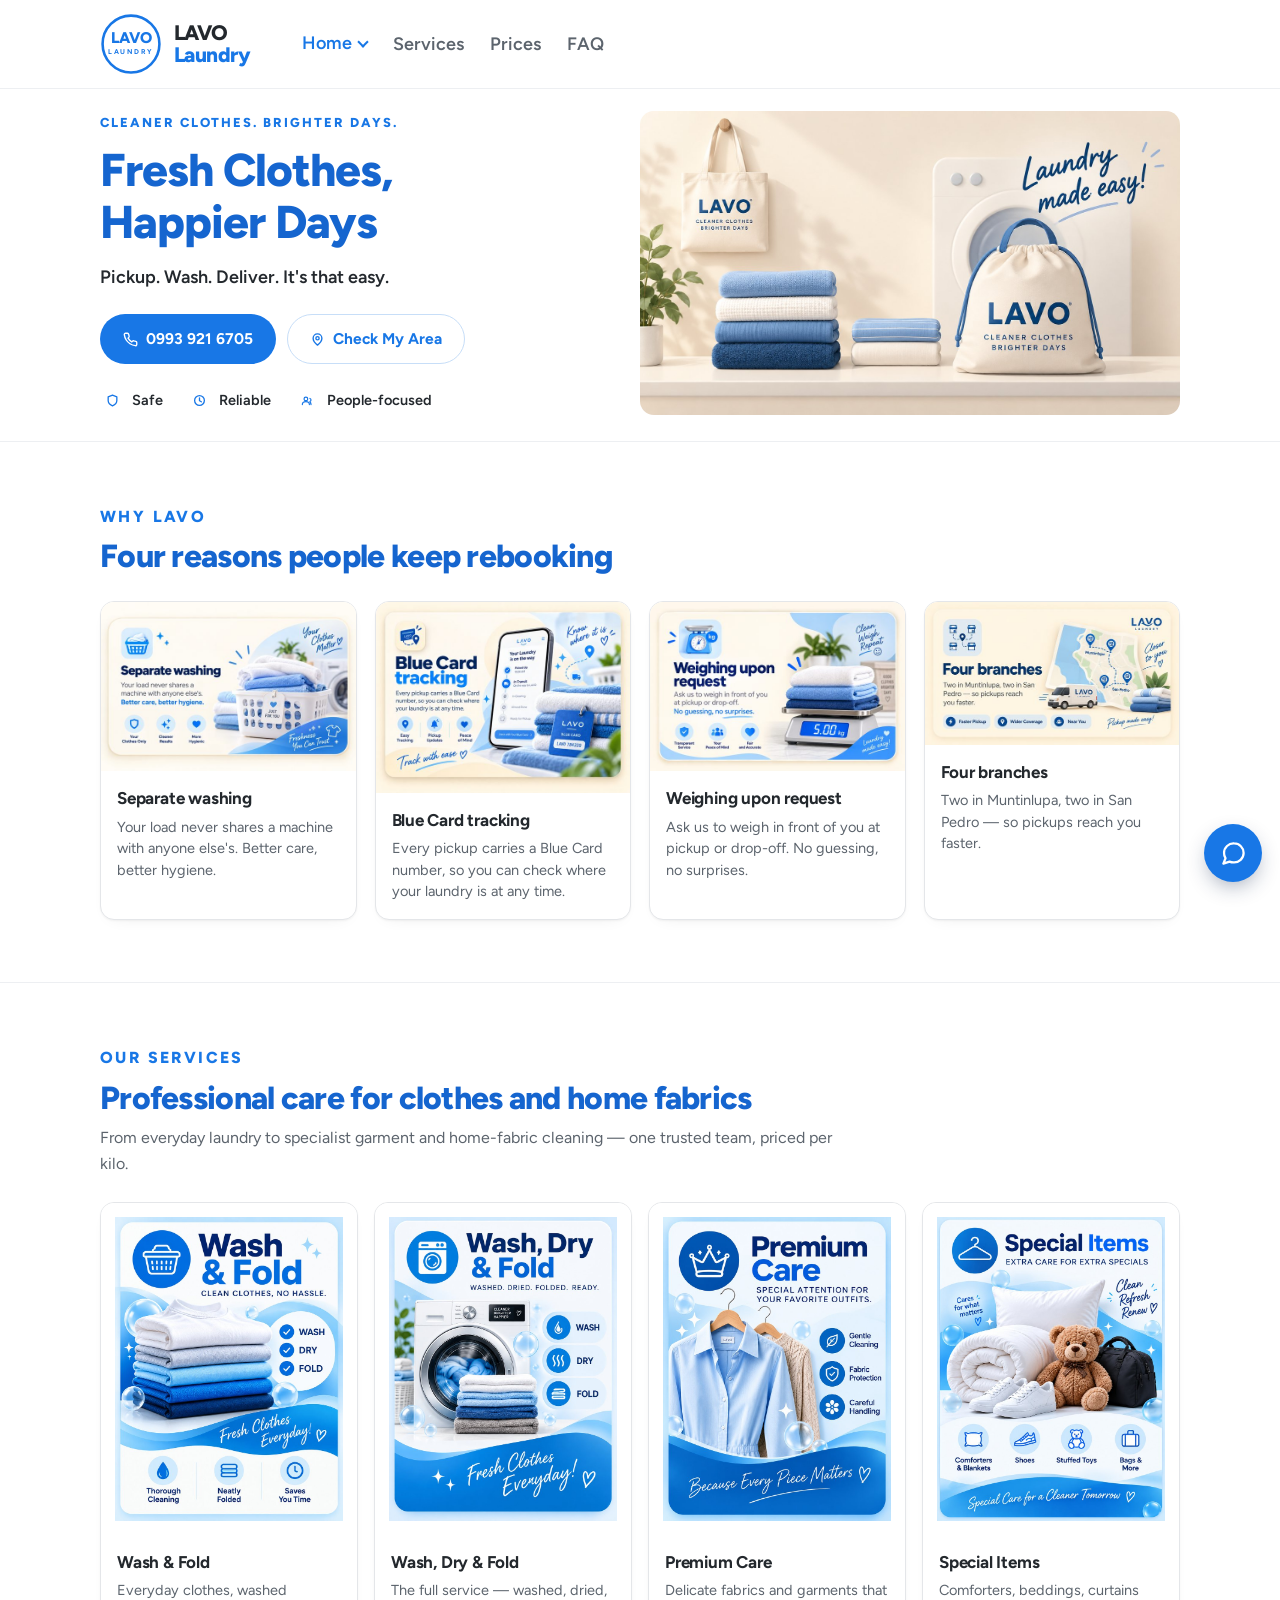
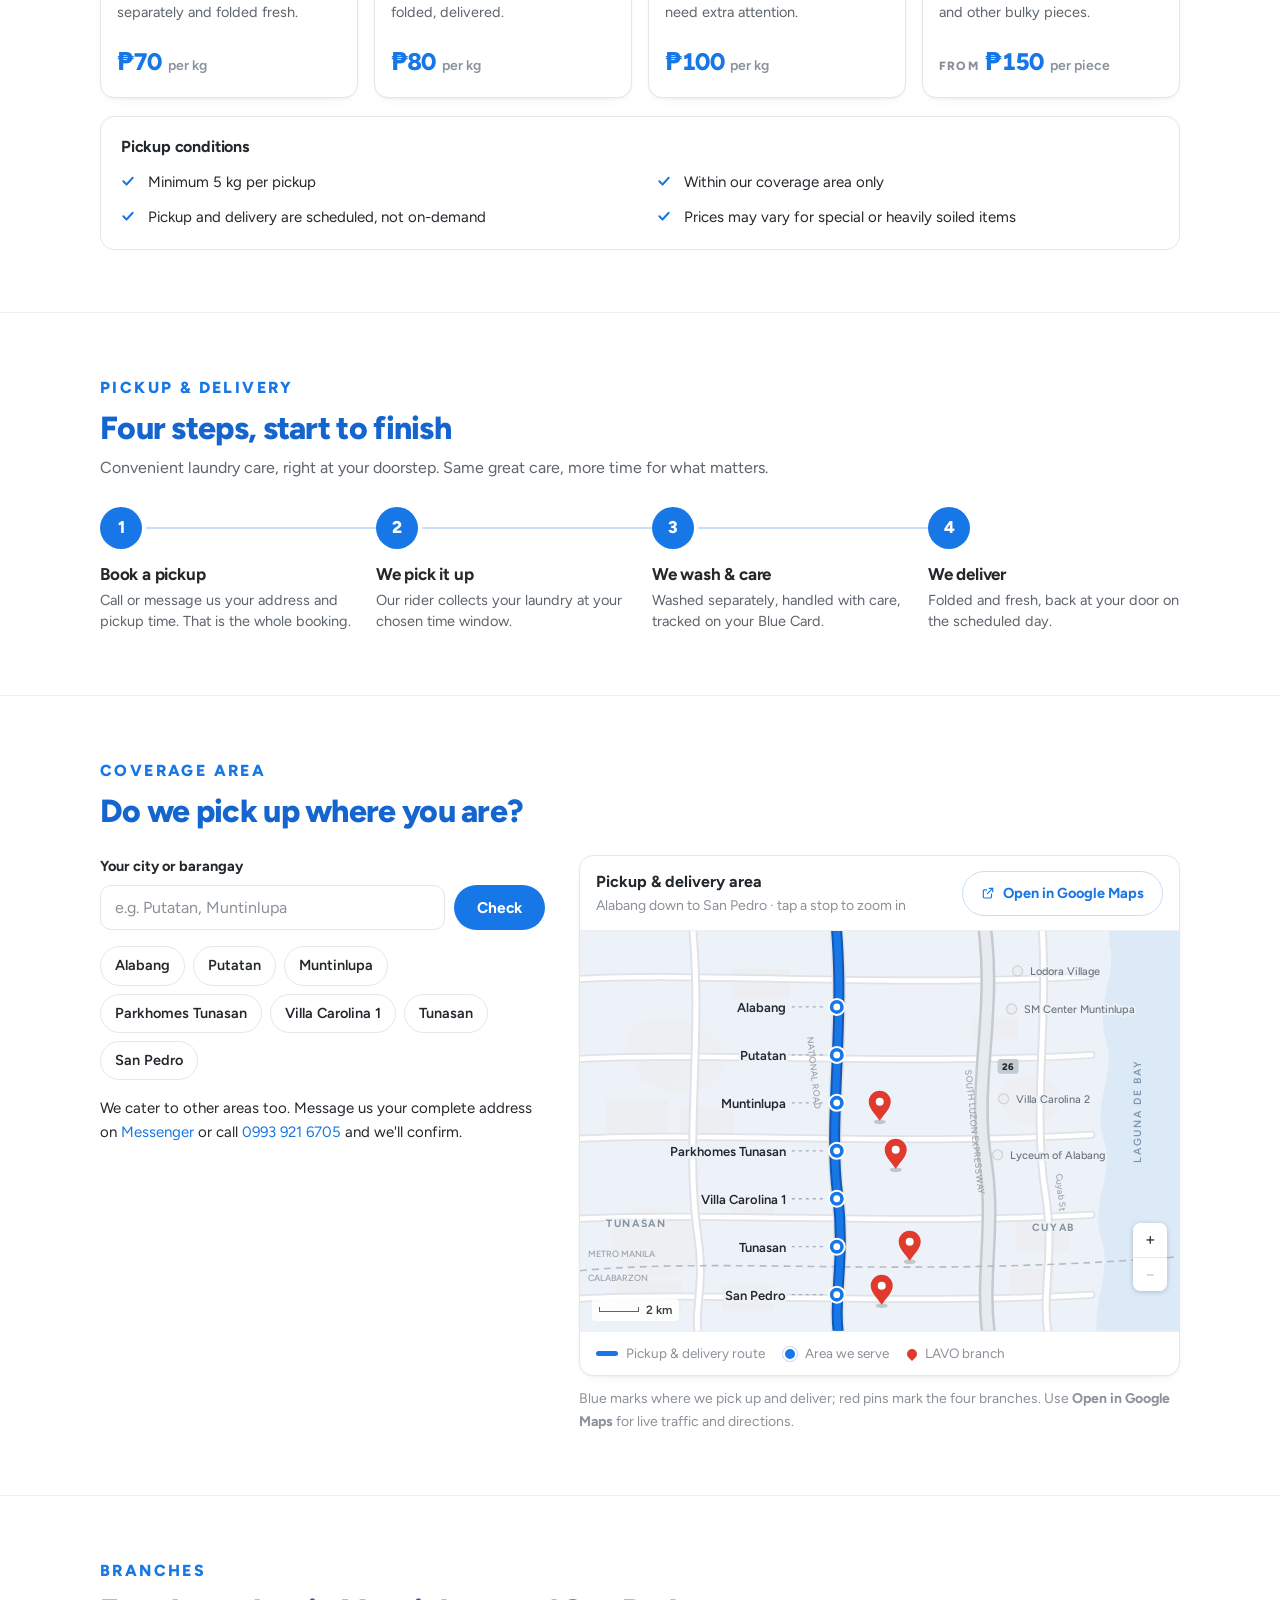
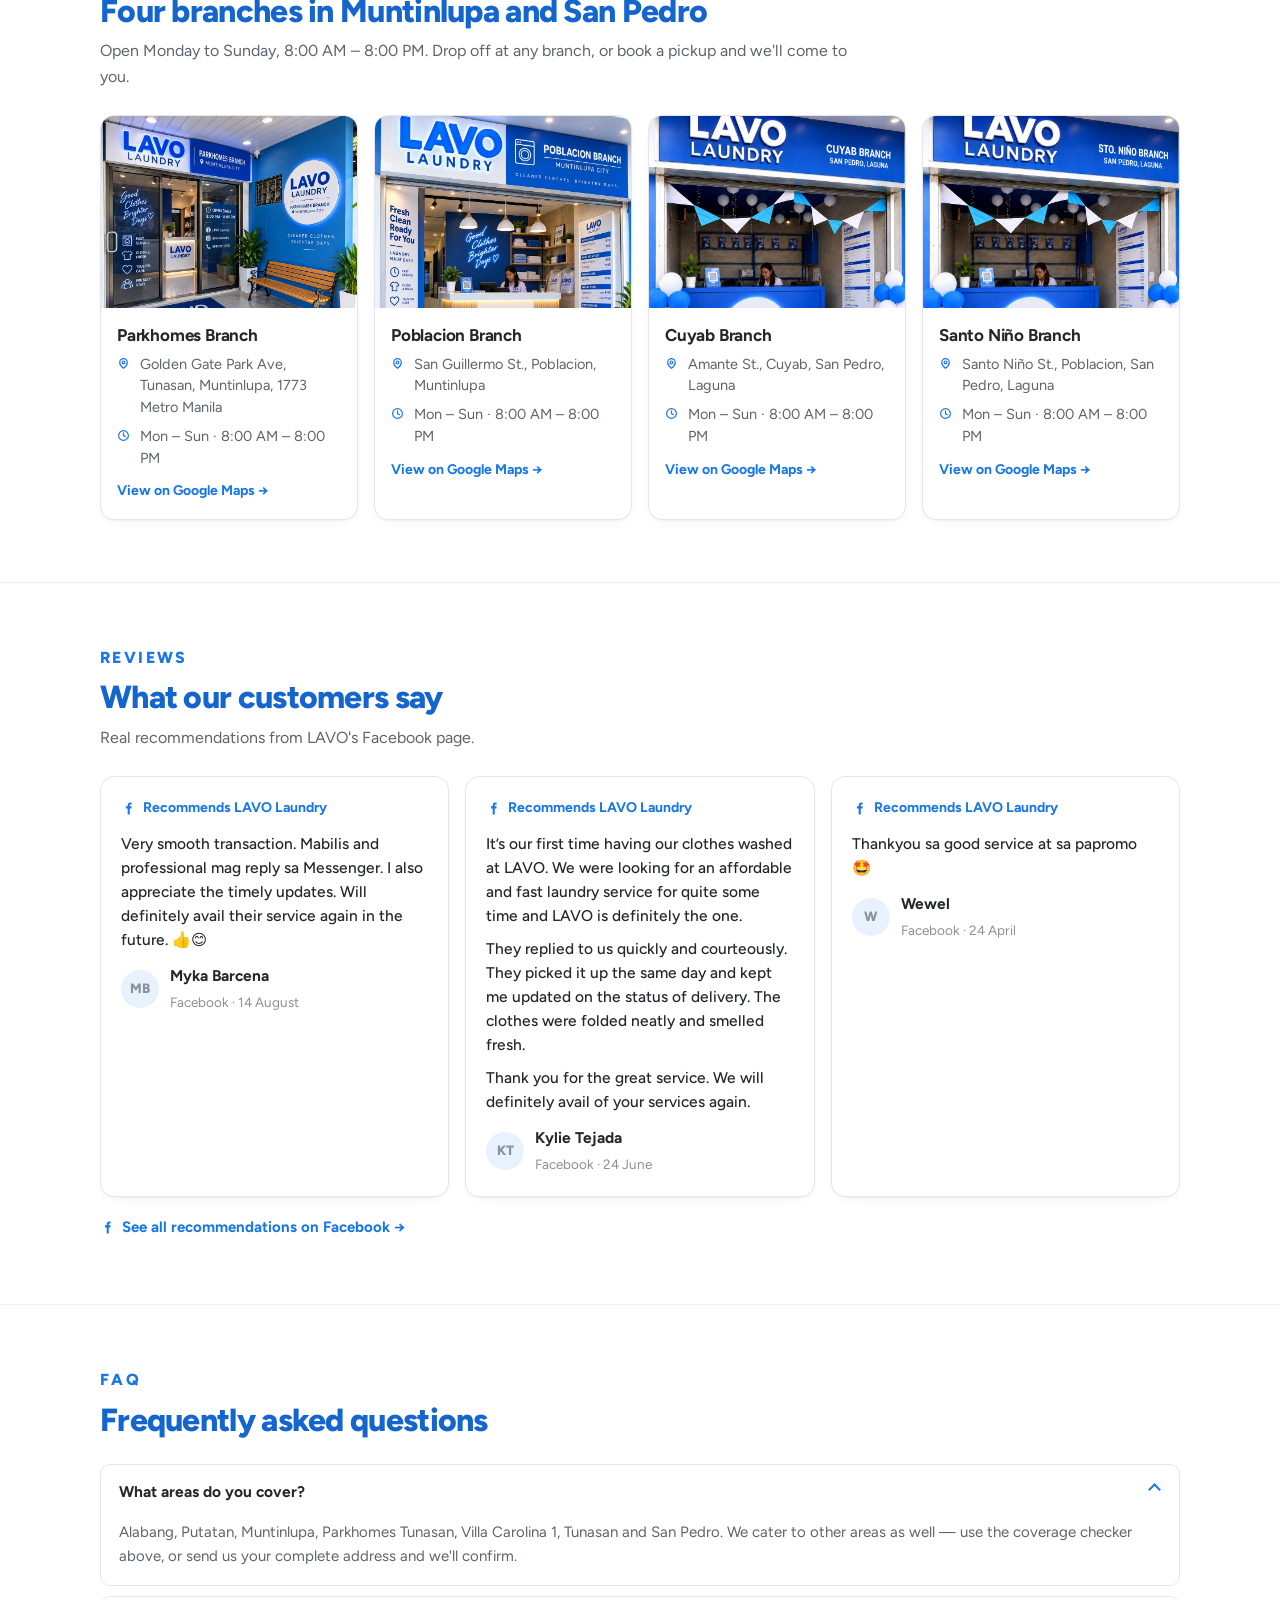
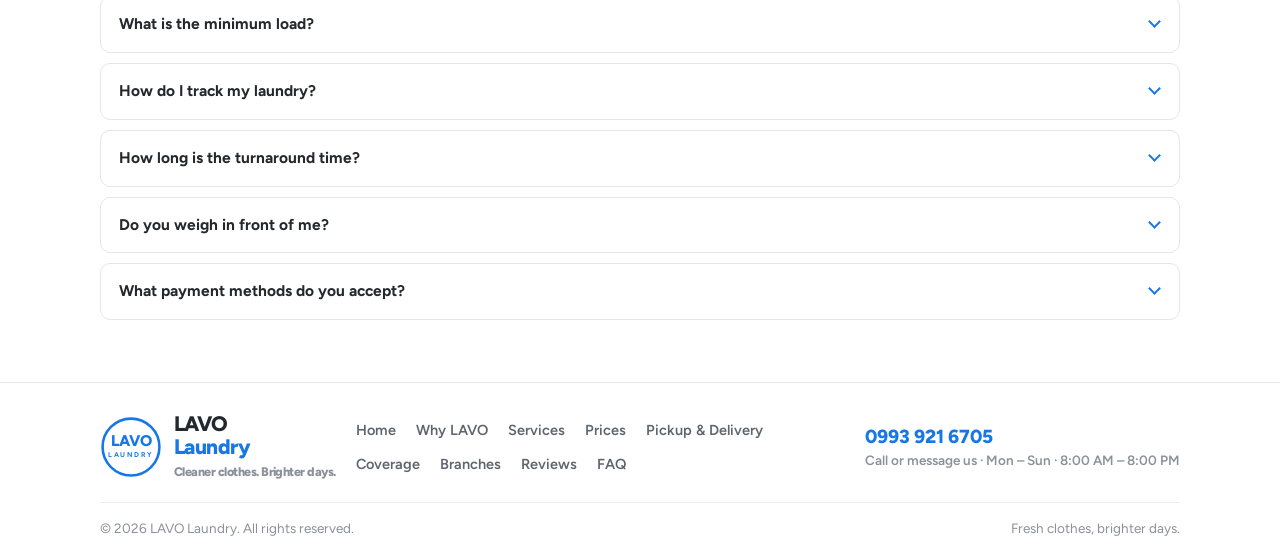
==== commit f8dd6d5f: "Add floating Messenger button linking to m.me/Lavoph" ====
--- a/docs/index.html
+++ b/docs/index.html
@@ -5,15 +5,15 @@
 <meta name="viewport" content="width=device-width, initial-scale=1, viewport-fit=cover">
 <title>LAVO Laundry &mdash; Pickup &amp; Delivery in Muntinlupa and San Pedro</title>
 <meta name="description" content="LAVO Laundry picks up, washes and delivers across Alabang, Putatan, Muntinlupa, Tunasan and San Pedro. Wash &amp; fold from &#8369;70 per kilo, four branches, Blue Card tracking. Call 0993 921 6705.">
-<link rel="canonical" href="https://example.github.io/lavo-landing/">
+<link rel="canonical" href="https://yaphetsaragones.github.io/lavo-landing/">
 <meta name="theme-color" content="#1877E6">
 
 <meta property="og:type" content="website">
 <meta property="og:site_name" content="LAVO Laundry">
 <meta property="og:title" content="LAVO Laundry &mdash; Pickup &amp; Delivery in Muntinlupa and San Pedro">
 <meta property="og:description" content="Book a pickup, we wash your load separately and bring it back folded. Four branches across Muntinlupa and San Pedro.">
-<meta property="og:url" content="https://example.github.io/lavo-landing/">
-<meta property="og:image" content="https://example.github.io/lavo-landing/static/landing/img/hero.jpg">
+<meta property="og:url" content="https://yaphetsaragones.github.io/lavo-landing/">
+<meta property="og:image" content="https://yaphetsaragones.github.io/lavo-landing/static/landing/img/hero.jpg">
 <meta property="og:image:width" content="1400">
 <meta property="og:image:height" content="787">
 <meta name="twitter:card" content="summary_large_image">
@@ -25,7 +25,7 @@
 <link rel="stylesheet" href="https://fonts.googleapis.com/css2?family=Figtree:wght@400;500;600;700;800&family=Caveat:wght@700&display=swap">
 <link rel="stylesheet" href="static/landing/css/site.css">
 
-<script type="application/ld+json">{"@context": "https://schema.org", "@graph": [{"@type": "DryCleaningOrLaundry", "@id": "https://example.github.io/lavo-landing/#branch-1", "name": "LAVO Laundry — Parkhomes Branch", "url": "https://example.github.io/lavo-landing", "telephone": "+639939216705", "image": "https://example.github.io/lavo-landing/static/landing/img/parkhomes.jpg", "address": {"@type": "PostalAddress", "streetAddress": "Golden Gate Park Ave", "addressLocality": "Tunasan, Muntinlupa", "addressRegion": "Metro Manila", "addressCountry": "PH", "postalCode": "1773"}, "openingHoursSpecification": [{"@type": "OpeningHoursSpecification", "dayOfWeek": ["Monday", "Tuesday", "Wednesday", "Thursday", "Friday", "Saturday", "Sunday"], "opens": "08:00", "closes": "20:00"}], "areaServed": ["Alabang", "Putatan", "Muntinlupa", "Parkhomes Tunasan", "Villa Carolina 1", "Tunasan", "San Pedro"], "hasMap": "https://www.google.com/maps?cid=3599832990173072245", "geo": {"@type": "GeoCoordinates", "latitude": 14.3753656, "longitude": 121.0469753}}, {"@type": "DryCleaningOrLaundry", "@id": "https://example.github.io/lavo-landing/#branch-2", "name": "LAVO Laundry — Poblacion Branch", "url": "https://example.github.io/lavo-landing", "telephone": "+639939216705", "image": "https://example.github.io/lavo-landing/static/landing/img/poblacion.jpg", "address": {"@type": "PostalAddress", "streetAddress": "San Guillermo St.", "addressLocality": "Poblacion, Muntinlupa", "addressRegion": "Metro Manila", "addressCountry": "PH"}, "openingHoursSpecification": [{"@type": "OpeningHoursSpecification", "dayOfWeek": ["Monday", "Tuesday", "Wednesday", "Thursday", "Friday", "Saturday", "Sunday"], "opens": "08:00", "closes": "20:00"}], "areaServed": ["Alabang", "Putatan", "Muntinlupa", "Parkhomes Tunasan", "Villa Carolina 1", "Tunasan", "San Pedro"], "hasMap": "https://www.google.com/maps/search/?api=1&query=LAVO+Laundry+-+San+Guillermo"}, {"@type": "DryCleaningOrLaundry", "@id": "https://example.github.io/lavo-landing/#branch-3", "name": "LAVO Laundry — Cuyab Branch", "url": "https://example.github.io/lavo-landing", "telephone": "+639939216705", "image": "https://example.github.io/lavo-landing/static/landing/img/cuyab.jpg", "address": {"@type": "PostalAddress", "streetAddress": "Amante St.", "addressLocality": "Cuyab, San Pedro", "addressRegion": "Laguna", "addressCountry": "PH"}, "openingHoursSpecification": [{"@type": "OpeningHoursSpecification", "dayOfWeek": ["Monday", "Tuesday", "Wednesday", "Thursday", "Friday", "Saturday", "Sunday"], "opens": "08:00", "closes": "20:00"}], "areaServed": ["Alabang", "Putatan", "Muntinlupa", "Parkhomes Tunasan", "Villa Carolina 1", "Tunasan", "San Pedro"], "hasMap": "https://www.google.com/maps/search/?api=1&query=LAVO+Laundry+-+Cuyab"}, {"@type": "DryCleaningOrLaundry", "@id": "https://example.github.io/lavo-landing/#branch-4", "name": "LAVO Laundry — Santo Niño Branch", "url": "https://example.github.io/lavo-landing", "telephone": "+639939216705", "image": "https://example.github.io/lavo-landing/static/landing/img/santonino.jpg", "address": {"@type": "PostalAddress", "streetAddress": "Santo Niño St.", "addressLocality": "Poblacion, San Pedro", "addressRegion": "Laguna", "addressCountry": "PH"}, "openingHoursSpecification": [{"@type": "OpeningHoursSpecification", "dayOfWeek": ["Monday", "Tuesday", "Wednesday", "Thursday", "Friday", "Saturday", "Sunday"], "opens": "08:00", "closes": "20:00"}], "areaServed": ["Alabang", "Putatan", "Muntinlupa", "Parkhomes Tunasan", "Villa Carolina 1", "Tunasan", "San Pedro"], "hasMap": "https://www.google.com/maps/search/?api=1&query=LAVO+Laundry+-+Cuyab"}]}</script>
+<script type="application/ld+json">{"@context": "https://schema.org", "@graph": [{"@type": "DryCleaningOrLaundry", "@id": "https://yaphetsaragones.github.io/lavo-landing/#branch-1", "name": "LAVO Laundry — Parkhomes Branch", "url": "https://yaphetsaragones.github.io/lavo-landing", "telephone": "+639939216705", "image": "https://yaphetsaragones.github.io/lavo-landing/static/landing/img/parkhomes.jpg", "address": {"@type": "PostalAddress", "streetAddress": "Golden Gate Park Ave", "addressLocality": "Tunasan, Muntinlupa", "addressRegion": "Metro Manila", "addressCountry": "PH", "postalCode": "1773"}, "openingHoursSpecification": [{"@type": "OpeningHoursSpecification", "dayOfWeek": ["Monday", "Tuesday", "Wednesday", "Thursday", "Friday", "Saturday", "Sunday"], "opens": "08:00", "closes": "20:00"}], "areaServed": ["Alabang", "Putatan", "Muntinlupa", "Parkhomes Tunasan", "Villa Carolina 1", "Tunasan", "San Pedro"], "hasMap": "https://www.google.com/maps?cid=3599832990173072245", "geo": {"@type": "GeoCoordinates", "latitude": 14.3753656, "longitude": 121.0469753}}, {"@type": "DryCleaningOrLaundry", "@id": "https://yaphetsaragones.github.io/lavo-landing/#branch-2", "name": "LAVO Laundry — Poblacion Branch", "url": "https://yaphetsaragones.github.io/lavo-landing", "telephone": "+639939216705", "image": "https://yaphetsaragones.github.io/lavo-landing/static/landing/img/poblacion.jpg", "address": {"@type": "PostalAddress", "streetAddress": "San Guillermo St.", "addressLocality": "Poblacion, Muntinlupa", "addressRegion": "Metro Manila", "addressCountry": "PH"}, "openingHoursSpecification": [{"@type": "OpeningHoursSpecification", "dayOfWeek": ["Monday", "Tuesday", "Wednesday", "Thursday", "Friday", "Saturday", "Sunday"], "opens": "08:00", "closes": "20:00"}], "areaServed": ["Alabang", "Putatan", "Muntinlupa", "Parkhomes Tunasan", "Villa Carolina 1", "Tunasan", "San Pedro"], "hasMap": "https://www.google.com/maps/search/?api=1&query=LAVO+Laundry+-+San+Guillermo"}, {"@type": "DryCleaningOrLaundry", "@id": "https://yaphetsaragones.github.io/lavo-landing/#branch-3", "name": "LAVO Laundry — Cuyab Branch", "url": "https://yaphetsaragones.github.io/lavo-landing", "telephone": "+639939216705", "image": "https://yaphetsaragones.github.io/lavo-landing/static/landing/img/cuyab.jpg", "address": {"@type": "PostalAddress", "streetAddress": "Amante St.", "addressLocality": "Cuyab, San Pedro", "addressRegion": "Laguna", "addressCountry": "PH"}, "openingHoursSpecification": [{"@type": "OpeningHoursSpecification", "dayOfWeek": ["Monday", "Tuesday", "Wednesday", "Thursday", "Friday", "Saturday", "Sunday"], "opens": "08:00", "closes": "20:00"}], "areaServed": ["Alabang", "Putatan", "Muntinlupa", "Parkhomes Tunasan", "Villa Carolina 1", "Tunasan", "San Pedro"], "hasMap": "https://www.google.com/maps/search/?api=1&query=LAVO+Laundry+-+Cuyab"}, {"@type": "DryCleaningOrLaundry", "@id": "https://yaphetsaragones.github.io/lavo-landing/#branch-4", "name": "LAVO Laundry — Santo Niño Branch", "url": "https://yaphetsaragones.github.io/lavo-landing", "telephone": "+639939216705", "image": "https://yaphetsaragones.github.io/lavo-landing/static/landing/img/santonino.jpg", "address": {"@type": "PostalAddress", "streetAddress": "Santo Niño St.", "addressLocality": "Poblacion, San Pedro", "addressRegion": "Laguna", "addressCountry": "PH"}, "openingHoursSpecification": [{"@type": "OpeningHoursSpecification", "dayOfWeek": ["Monday", "Tuesday", "Wednesday", "Thursday", "Friday", "Saturday", "Sunday"], "opens": "08:00", "closes": "20:00"}], "areaServed": ["Alabang", "Putatan", "Muntinlupa", "Parkhomes Tunasan", "Villa Carolina 1", "Tunasan", "San Pedro"], "hasMap": "https://www.google.com/maps/search/?api=1&query=LAVO+Laundry+-+Cuyab"}]}</script>
 
 
 </head>
@@ -257,7 +257,7 @@
         <ul class="chips">
           <li>Alabang</li><li>Putatan</li><li>Muntinlupa</li><li>Parkhomes Tunasan</li><li>Villa Carolina 1</li><li>Tunasan</li><li>San Pedro</li>
         </ul>
-        <p class="cover-msg" id="coverMsg">We cater to other areas too. Message us your complete address on <a href="https://m.me/lavolaundry" rel="noopener">Messenger</a> or call <a href="tel:+639939216705">0993 921 6705</a> and we'll confirm.</p>
+        <p class="cover-msg" id="coverMsg">We cater to other areas too. Message us your complete address on <a href="https://m.me/Lavoph" rel="noopener">Messenger</a> or call <a href="tel:+639939216705">0993 921 6705</a> and we'll confirm.</p>
       </div>
 
       <div>
@@ -479,7 +479,7 @@
       </article>
       
     </div>
-    <a class="rev-more" href="https://www.facebook.com/lavolaundry/reviews" target="_blank" rel="noopener"><svg width="15" height="15" viewBox="0 0 24 24" fill="currentColor" aria-hidden="true"><path d="M14 8.5V6.8c0-.8.2-1.3 1.4-1.3H17V2.6c-.3 0-1.2-.1-2.3-.1-2.4 0-4 1.4-4 4.1v1.9H8V12h2.7v9.4H14V12h2.6l.4-3.5H14Z"/></svg> See all recommendations on Facebook &rarr;</a>
+    <a class="rev-more" href="https://www.facebook.com/Lavoph" target="_blank" rel="noopener"><svg width="15" height="15" viewBox="0 0 24 24" fill="currentColor" aria-hidden="true"><path d="M14 8.5V6.8c0-.8.2-1.3 1.4-1.3H17V2.6c-.3 0-1.2-.1-2.3-.1-2.4 0-4 1.4-4 4.1v1.9H8V12h2.7v9.4H14V12h2.6l.4-3.5H14Z"/></svg> See all recommendations on Facebook &rarr;</a>
   </div>
 </section>
 
@@ -563,6 +563,11 @@
   </div>
 </footer>
 
+<a class="chat" href="https://m.me/Lavoph" target="_blank" rel="noopener"
+   aria-label="Chat with LAVO Laundry on Messenger">
+  <svg width="27" height="27" viewBox="0 0 24 24" fill="none" stroke="currentColor" stroke-width="2" stroke-linecap="round" stroke-linejoin="round" aria-hidden="true"><path d="M21 11.5a8.4 8.4 0 0 1-9 8.4 9.3 9.3 0 0 1-3.5-.7L3 21l1.9-4.8A8.1 8.1 0 0 1 3.6 11.5a8.4 8.4 0 0 1 9-8.4 8.4 8.4 0 0 1 8.4 8.4Z"/></svg>
+</a>
+
 <script id="coverage-data" type="application/json">[{"id": "alabang", "label": "Alabang", "query": "Alabang, Muntinlupa City", "cx": 257, "cy": 76, "keys": ["alabang", "ayala alabang", "alabang hills", "new alabang", "susana heights", "cupang", "buli"]}, {"id": "putatan", "label": "Putatan", "query": "Putatan, Muntinlupa City", "cx": 257, "cy": 124, "keys": ["putatan", "bayanan"]}, {"id": "muntinlupa", "label": "Muntinlupa", "query": "Muntinlupa City", "cx": 257, "cy": 172, "keys": ["muntinlupa", "poblacion", "sucat"]}, {"id": "parkhomes", "label": "Parkhomes Tunasan", "query": "Parkhomes Tunasan, Muntinlupa City", "cx": 257, "cy": 220, "keys": ["parkhomes", "park homes", "golden gate"]}, {"id": "villacarolina", "label": "Villa Carolina 1", "query": "Villa Carolina, Tunasan, Muntinlupa City", "cx": 257, "cy": 268, "keys": ["villa carolina", "carolina"]}, {"id": "tunasan", "label": "Tunasan", "query": "Tunasan, Muntinlupa City", "cx": 257, "cy": 316, "keys": ["tunasan"]}, {"id": "sanpedro", "label": "San Pedro", "query": "San Pedro, Laguna", "cx": 257, "cy": 364, "keys": ["san pedro", "cuyab", "amante", "santo nino", "sto nino", "pacita", "landayan", "nueva", "riverside", "magsaysay"]}]</script>
 <script src="static/landing/js/site.js" defer></script>
 </body>
--- a/docs/static/landing/css/site.css
+++ b/docs/static/landing/css/site.css
@@ -229,6 +229,11 @@
 .legal{margin-top:22px;padding-top:15px;border-top:1px solid var(--line-soft);font-size:13.5px;display:flex;flex-wrap:wrap;gap:6px 18px;justify-content:space-between;color:var(--soft)}
 .tagline{font-size:12.5px;color:var(--soft);margin-top:3px}
 
+/* floating Messenger button */
+.chat{position:fixed;right:18px;bottom:calc(18px + env(safe-area-inset-bottom,0px));z-index:80;width:58px;height:58px;border-radius:50%;background:var(--blue);color:#fff;display:grid;place-items:center;box-shadow:0 8px 22px -6px rgba(20,40,80,.45);transition:background .15s ease,transform .15s ease}
+.chat:hover{background:var(--blue-deep);transform:translateY(-2px)}
+.chat:focus-visible{outline:3px solid var(--blue-deep);outline-offset:3px}
+@media(max-width:620px){.chat{right:14px;bottom:calc(14px + env(safe-area-inset-bottom,0px));width:54px;height:54px}}
 .proto{background:var(--bg);color:var(--soft);border-bottom:1px solid var(--line-soft);font-size:13.5px;text-align:center;padding:8px 20px;line-height:1.45}
 .proto b{color:var(--blue)}
 html{scroll-behavior:smooth}
